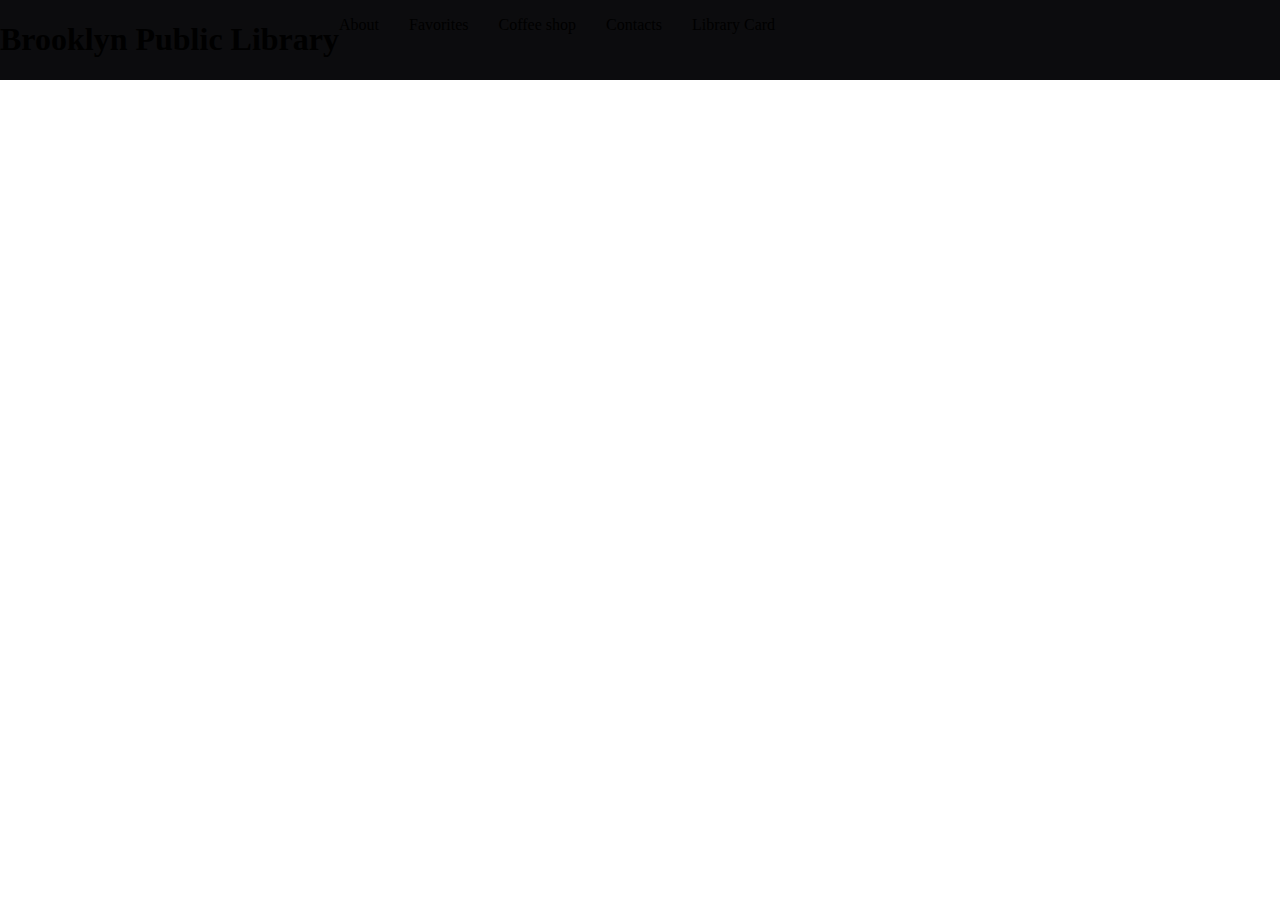
==== library/desktop.html @ bbd3c001 "feat: add header with structure without normal style" ====
<!DOCTYPE html>
<html lang="en">
<head>
    <meta charset="UTF-8">
    <meta name="viewport" content="width=device-width, initial-scale=1.0">
    <link rel="stylesheet" href="desktopStyle.css">
    <title>DesktopFromFigma</title>
</head>
<body>
    <header class="header">
        <h1>Brooklyn Public Library</h1>
        <nav class="menu">
            
                <p href="#">About</p>
                <p href="#">Favorites</p>
                <p href="#">Coffee shop</p>
                <p href="#">Contacts</p>
                <p href="#">Library Card</p>
           
        </nav>
    </header>
    <main id="main">

    </main>
    <footer id="footer">

    </footer>
</body>
</html>
---- library/desktopStyle.css ----
body{
    margin: 0 auto;
    width: 1440px;
    height: auto;
}

.header{
    background-color: #0C0C0E;
    display: flex;
}

h1 {
    font-size: forum;
}

.menu{
    display: flex;
    gap: 30px;
}
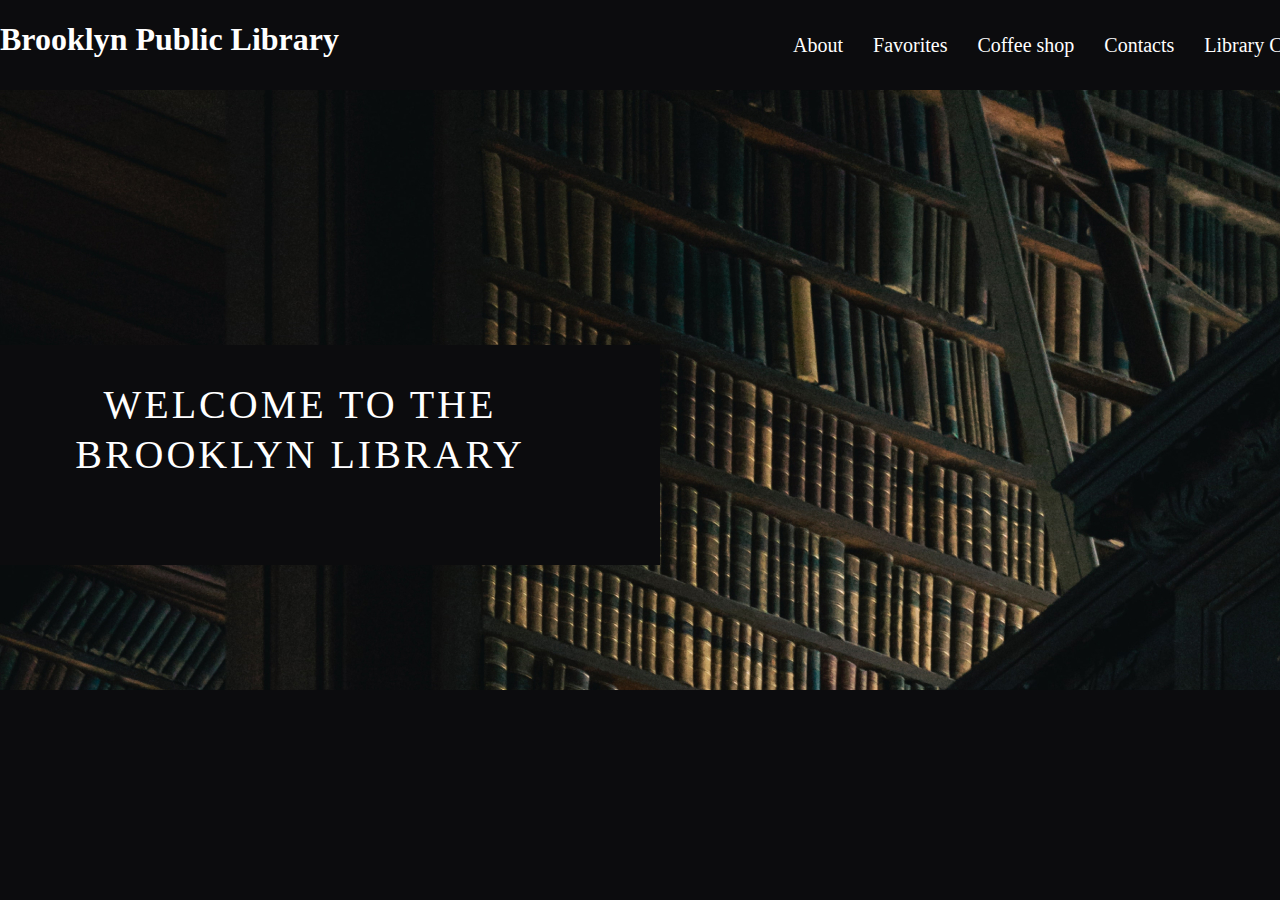
==== commit 5b77fb13: "feat: add header and first block in main" ====
--- a/library/desktop.html
+++ b/library/desktop.html
@@ -10,20 +10,29 @@
     <header class="header">
         <h1>Brooklyn Public Library</h1>
         <nav class="menu">
-            
                 <p href="#">About</p>
                 <p href="#">Favorites</p>
                 <p href="#">Coffee shop</p>
                 <p href="#">Contacts</p>
                 <p href="#">Library Card</p>
-           
         </nav>
+        <div class="icon">
+            <svg xmlns="http://www.w3.org/2000/svg" width="28" height="28" viewBox="0 0 28 28" fill="none">
+                <path fill-rule="evenodd" clip-rule="evenodd" d="M28 14C28 21.732 21.732 28 14 28C6.26801 28 0 21.732 0 14C0 6.26801 6.26801 0 14 0C21.732 0 28 6.26801 28 14ZM18.6667 7.77778C18.6667 10.3551 16.5774 12.4444 14.0001 12.4444C11.4227 12.4444 9.33339 10.3551 9.33339 7.77778C9.33339 5.20045 11.4227 3.11111 14.0001 3.11111C16.5774 3.11111 18.6667 5.20045 18.6667 7.77778ZM19.4998 16.2781C20.9584 17.7367 21.7778 19.715 21.7778 21.7778H14L6.22225 21.7778C6.22225 19.715 7.0417 17.7367 8.50031 16.2781C9.95893 14.8194 11.9372 14 14 14C16.0628 14 18.0411 14.8194 19.4998 16.2781Z" fill="white"/>
+              </svg>
+        </div>
     </header>
     <main id="main">
-
+        <div class="img1">
+            <div class="welcome-bg">
+                <div class="welcome">
+                    Welcome to the Brooklyn Library
+                </div>
+            </div>
+        </div>
     </main>
     <footer id="footer">
-
+        
     </footer>
 </body>
 </html>--- a/library/desktopStyle.css
+++ b/library/desktopStyle.css
@@ -2,18 +2,73 @@
     margin: 0 auto;
     width: 1440px;
     height: auto;
+    background-color: #0C0C0E;
 }
 
 .header{
     background-color: #0C0C0E;
     display: flex;
+    color: #FFF;
 }
 
 h1 {
     font-size: forum;
+    margin-right: 454px;
+    
 }
 
 .menu{
     display: flex;
     gap: 30px;
+    color: #FFF;
+    font-family: Inter;
+    font-size: 20px;
+    font-style: normal;
+    font-weight: 400;
+    line-height: 50px;
+    margin-right: 40px;
+}
+
+.icon{
+    width: 28px;
+    height: 28px;
+    flex-shrink: 0;
+    padding: 31px 31px;
+}
+
+.main{
+    height: auto;
+}
+
+.img1{
+    position: relative;
+    width: 1440px;
+    height: 600px;
+    background-image: url(./welcome-1440.jpg);
+}
+
+.welcome-bg{
+    position: absolute;
+    width: 660px;
+    height: 220px;
+    background-color: #0C0C0E;
+    justify-content: center;
+    align-items: center;
+    flex-shrink: 0;
+    margin-top: 255px;
+}
+.welcome{
+    position: absolute;
+    width: 520px;
+    height: 150px;
+    color: #FFF;
+    text-align: center;
+    font-family: Forum;
+    font-size: 40px;
+    font-style: normal;
+    font-weight: 400;
+    line-height: 50px; /* 125% */
+    letter-spacing: 3px;
+    text-transform: uppercase;
+    padding: 35px 40px;
 }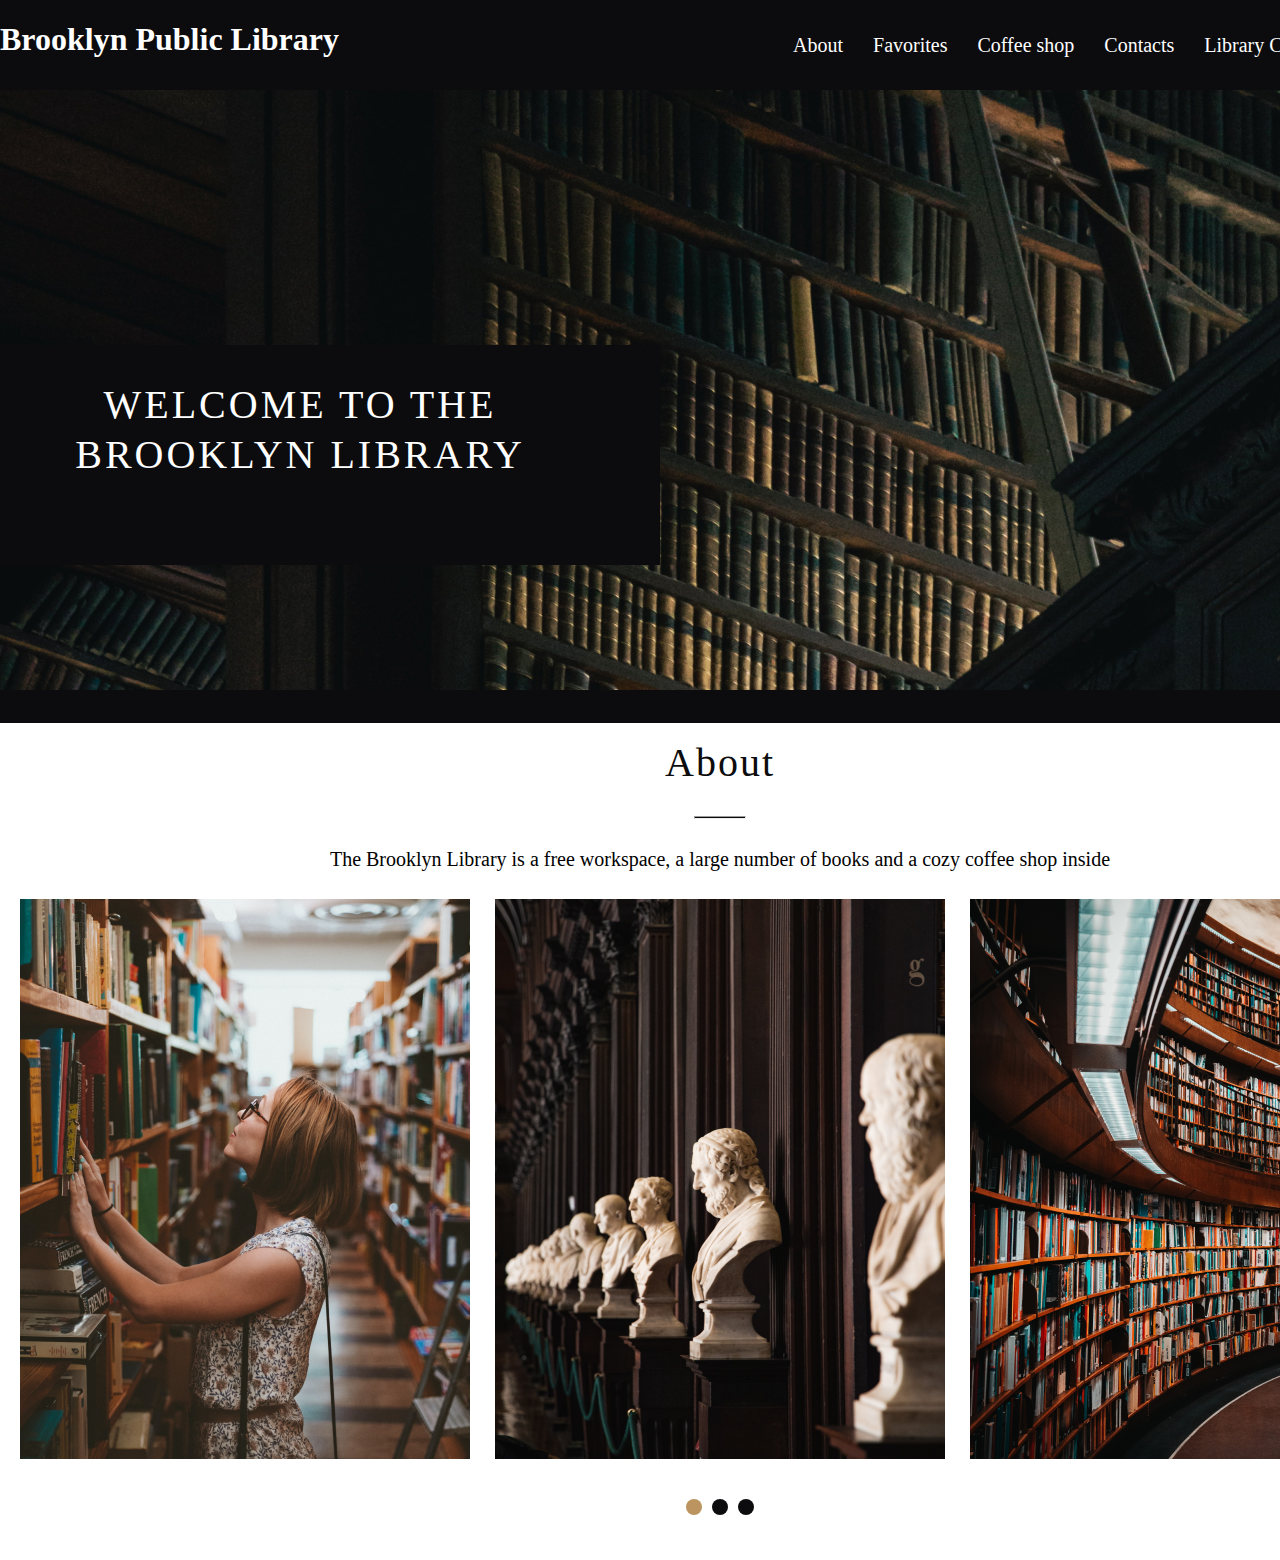
==== commit 2625a6ae: "feat: add AboutBlock" ====
--- a/library/desktop.html
+++ b/library/desktop.html
@@ -30,6 +30,30 @@
                 </div>
             </div>
         </div>
+        <div class="AboutBlock">
+            <h2>About</h2>
+            <hr class="about-line">
+            <p class="about-paragraph">The Brooklyn Library is a free workspace, a large number of books and a cozy coffee shop inside </p>
+            <div class="image-row">
+                <img src="./image 1.png" alt="">
+                <img src="./image 2.png" alt="">
+                <img src="./image 3.png" alt="">
+                <img src="" alt="">
+                <img src="" alt="">
+            </div>
+            <div class="svg-buttons">
+                <svg xmlns="http://www.w3.org/2000/svg" width="68" height="16" viewBox="0 0 68 16" fill="none">
+                    <rect width="16" height="16" rx="8" fill="#BB945F"/>
+                    <rect x="26" width="16" height="16" rx="8" fill="#0C0C0E"/>
+                    <rect x="52" width="16" height="16" rx="8" fill="#0C0C0E"/>
+                </svg>
+            </div>
+        </div>
+        <div class="FavouritesBlock">
+            <div>
+                
+            </div>
+        </div>
     </main>
     <footer id="footer">
         
--- a/library/desktopStyle.css
+++ b/library/desktopStyle.css
@@ -71,4 +71,58 @@
     letter-spacing: 3px;
     text-transform: uppercase;
     padding: 35px 40px;
+}
+
+.AboutBlock{
+    height: 837px;
+    background-color: #FFF;
+}
+
+h2{
+    padding-top: 20px;
+    color: #0C0C0E;
+    font-family: Forum;
+    font-size: 40px;
+    font-style: normal;
+    font-weight: 400;
+    line-height: 40px; /* 100% */
+    letter-spacing: 2px;
+    text-transform: capitalize;
+    text-align: center;
+}
+
+.about-line{
+    width: 50px;
+    height: 1px;
+    flex-shrink: 0;
+    background: #0C0C0E;
+    
+}
+
+.about-paragraph{
+    color: #000;
+    text-align: center;
+    font-family: Inter;
+    font-size: 20px;
+    font-style: normal;
+    font-weight: 400;
+    line-height: 40px;
+}
+
+.image-row{
+    display: flex;
+    width: 1400px;
+    height: 560px;
+    flex-shrink: 0;
+    margin-left: 20px;
+    gap:25px;
+    margin-bottom: 40px;
+}
+
+.svg-buttons{
+    cursor: pointer;
+    width: 68px;
+    height: 16px;
+    flex-shrink: 0;
+    margin-left: 686px;
 }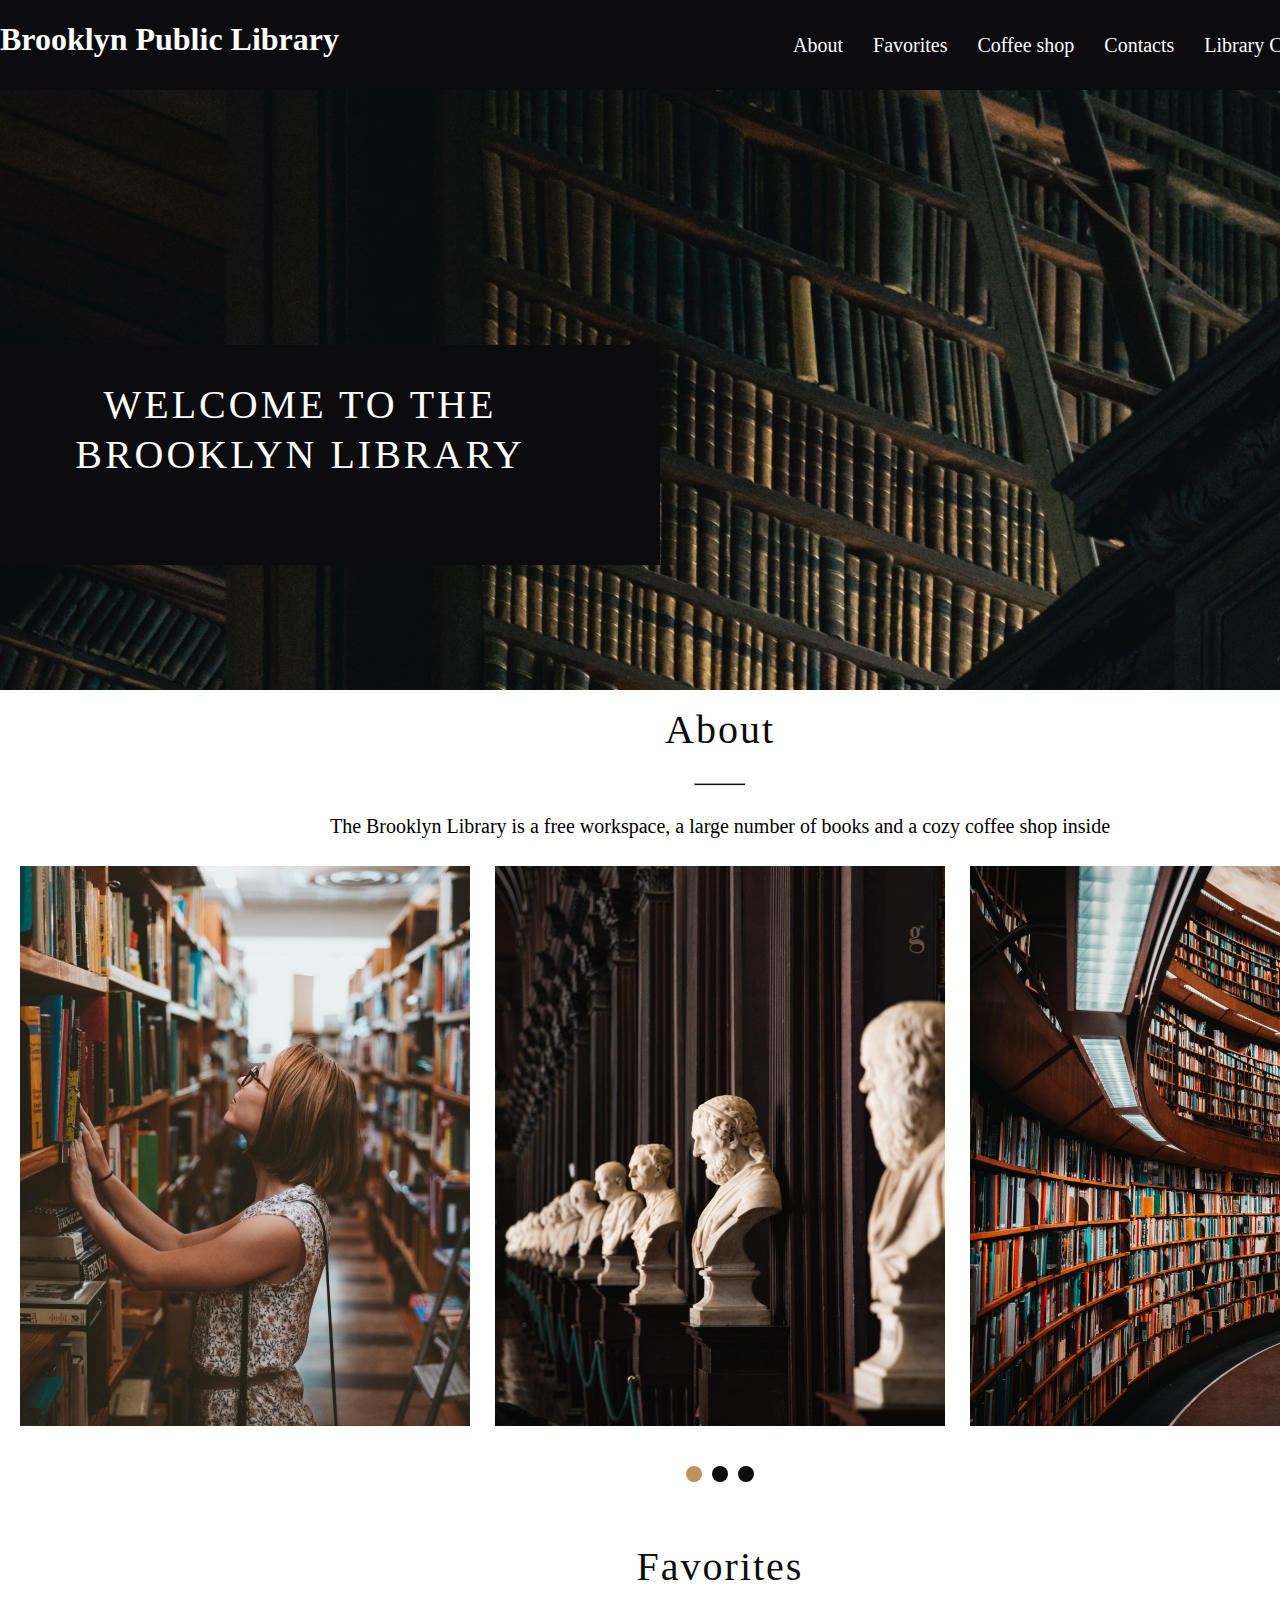
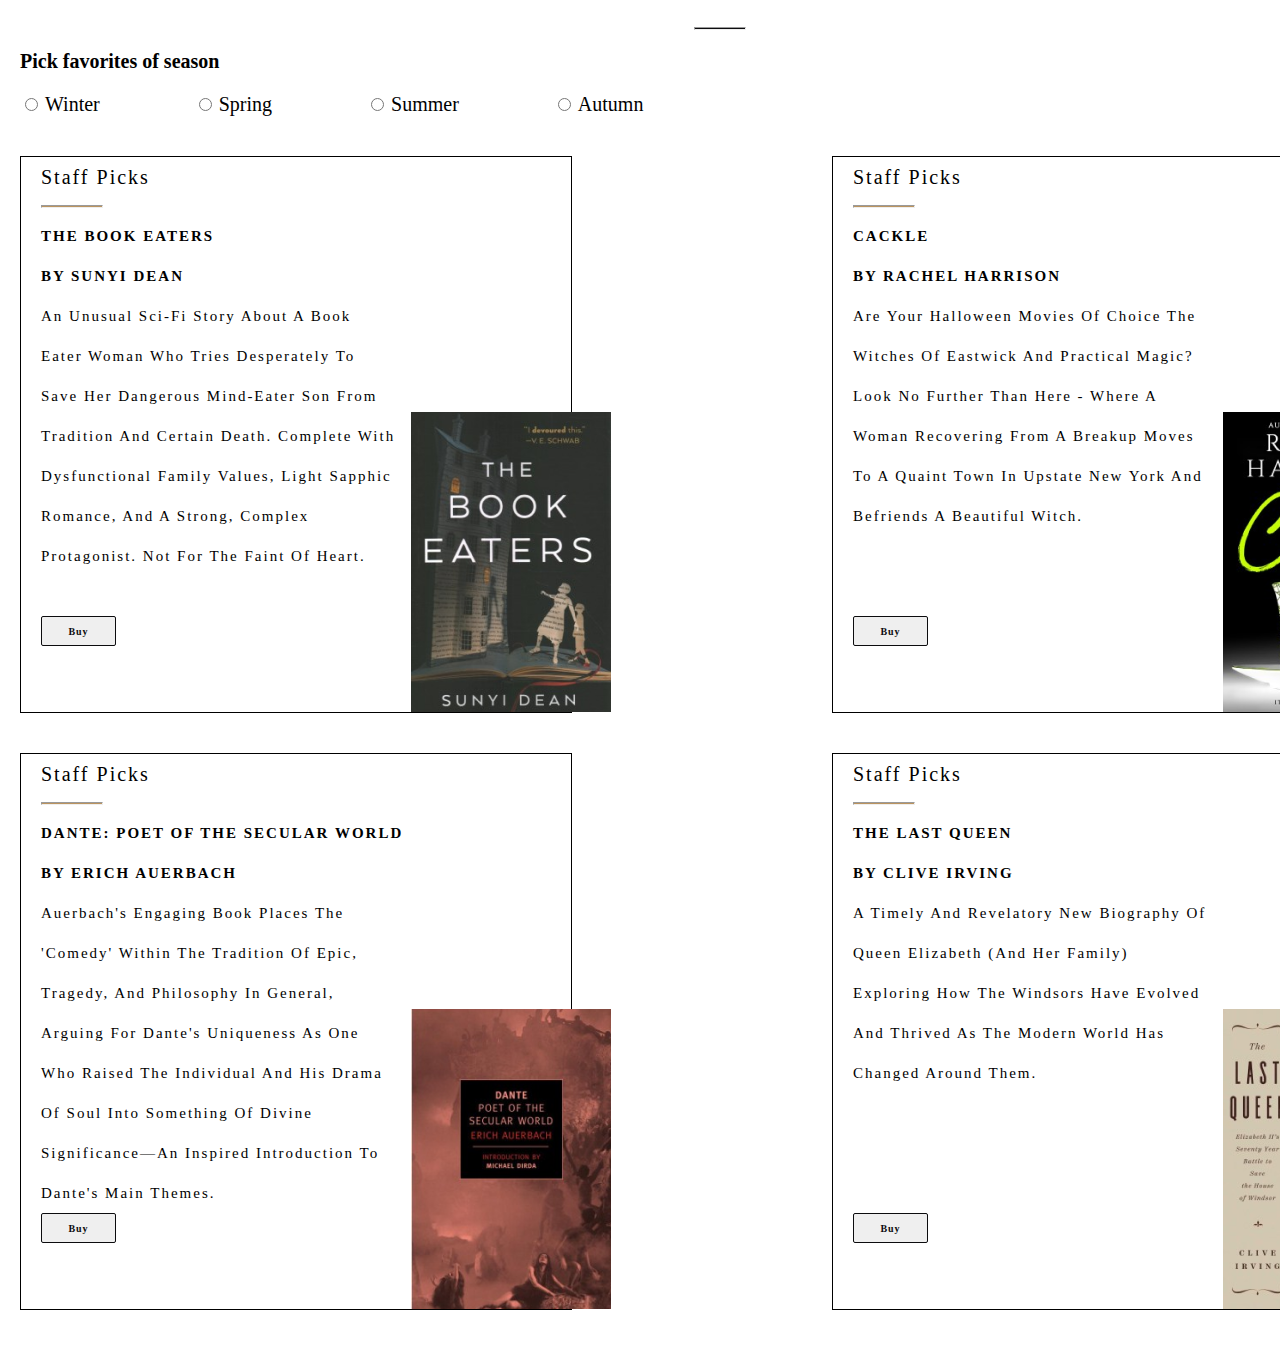
==== commit 4c659646: "feat:add block Favorites and add images" ====
--- a/library/desktop.html
+++ b/library/desktop.html
@@ -32,7 +32,7 @@
         </div>
         <div class="AboutBlock">
             <h2>About</h2>
-            <hr class="about-line">
+            <hr class="line">
             <p class="about-paragraph">The Brooklyn Library is a free workspace, a large number of books and a cozy coffee shop inside </p>
             <div class="image-row">
                 <img src="./image 1.png" alt="">
@@ -50,8 +50,75 @@
             </div>
         </div>
         <div class="FavouritesBlock">
-            <div>
-                
+                <h3>Favorites</h3>
+                <hr class="line">
+                <p class="paragraph-season">Pick favorites of season</p>
+                <div class="radio-buttons">
+                    <input type="radio" name="favorites" value="Winter">
+                    <label>Winter</label>
+                    <input type="radio" name="favorites" value="Spring">
+                    <label>Spring</label>
+                    <input type="radio" name="favorites" value="Summer">
+                    <label>Summer</label>
+                    <input type="radio" name="favorites" value="Autumn">
+                    <label>Autumn</label>
+                </div>
+            <div class="first-row-bg-descriptions">
+                <div class="first-bg-descrption">
+                    <div class="staff">Staff Picks</div>
+                    <hr class="line-description">
+                    <div class="book-name">
+                        The Book Eaters <br>
+                        By Sunyi Dean</div>
+                    <section id="description">
+                        An unusual sci-fi story about a book eater woman who tries desperately to save her dangerous mind-eater son from tradition and certain death. Complete with dysfunctional family values, light Sapphic romance, and a strong, complex protagonist. Not for the faint of heart.       
+                    </section>
+                    <button>Buy</button>
+                    <div class="book">
+                        <img src="./book.png" alt="" >
+                    </div>
+                </div>
+                <div class="second-bg-descrption">
+                    <div class="staff">Staff Picks</div>
+                    <hr class="line-description">
+                    <div class="book-name">Cackle<br>
+                        By Rachel Harrison</div>
+                    <section id="description">
+                        Are your Halloween movies of choice The Witches of Eastwick and Practical Magic? Look no further than here - where a woman recovering from a breakup moves to a quaint town in upstate New York and befriends a beautiful witch.
+                    </section>
+                    <button>Buy</button>
+                    <div class="book">
+                        <img src="./book (1).png" alt="">
+                    </div>
+                </div>
+            </div>
+            <div class="second-row-bg-descriptions">
+                <div class="third-bg-descrption">
+                    <div class="staff">Staff Picks</div>
+                    <hr class="line-description">
+                    <div class="book-name">Dante: Poet of the Secular World<br>
+                         By Erich Auerbach</div>
+                    <section id="description">
+                        Auerbach's engaging book places the 'Comedy' within the tradition of epic, tragedy, and philosophy in general, arguing for Dante's uniqueness as one who raised the individual and his drama of soul into something of divine significance—an inspired introduction to Dante's main themes.
+                    </section>
+                    <button>Buy</button>
+                    <div class="book">
+                        <img src="./book (2).png" alt="">
+                    </div>
+                </div>
+                <div class="fourth-bg-descrption">
+                    <div class="staff">Staff Picks</div>
+                    <hr class="line-description">
+                    <div class="book-name">The Last Queen<br>
+                         By Clive Irving</div>
+                    <section id="description">
+                        A timely and revelatory new biography of Queen Elizabeth (and her family) exploring how the Windsors have evolved and thrived as the modern world has changed around them.
+                    </section>
+                    <button>Buy</button>
+                    <div class="book">
+                        <img src="./book (3).png" alt="">
+                    </div>
+                </div>
             </div>
         </div>
     </main>
--- a/library/desktopStyle.css
+++ b/library/desktopStyle.css
@@ -89,9 +89,10 @@
     letter-spacing: 2px;
     text-transform: capitalize;
     text-align: center;
-}
-
-.about-line{
+    margin-top: 0px;
+}
+
+.line{
     width: 50px;
     height: 1px;
     flex-shrink: 0;
@@ -125,4 +126,166 @@
     height: 16px;
     flex-shrink: 0;
     margin-left: 686px;
+}
+
+.FavouritesBlock{
+    height: 1439px;
+    background: #FFF;
+}
+
+h3{
+    padding-top: 20px;
+    color: #0C0C0E;
+    font-family: Forum;
+    font-size: 40px;
+    font-style: normal;
+    font-weight: 400;
+    line-height: 40px; /* 100% */
+    letter-spacing: 2px;
+    text-transform: capitalize;
+    text-align: center;
+    margin-top: 0px;
+}
+
+.paragraph-season{
+    color: #000;
+    font-family: Inter;
+    font-size: 20px;
+    font-style: normal;
+    font-weight: 700;
+    line-height: normal;
+    margin-left: 20px;
+}
+
+.radio-buttons{
+    margin-left: 20px;
+}
+
+label{
+    margin-right: 90px;
+    color: #000;
+    font-family: Inter;
+    font-size: 20px;
+    font-style: normal;
+    font-weight: 400;
+    line-height: normal;
+}
+
+.first-row-bg-descriptions{
+    display: flex;
+    margin-top: 40px;
+    margin-left: 20px;
+}
+
+.first-bg-descrption{
+    width: 550px;
+    height: 555px;
+    border: 1px solid #000;
+    display: flex;
+    flex-direction: column;
+    position: relative;
+    margin-right: 260px;
+}
+
+.staff{
+    color: #000;
+    font-family: Forum;
+    font-size: 20px;
+    font-style: normal;
+    font-weight: 400;
+    line-height: 40px; /* 200% */
+    letter-spacing: 2px;
+    text-transform: capitalize;
+    margin-left: 20px;
+}
+
+.line-description{
+    width: 60px;
+    height: 1px;
+    background: #BB945F;
+    margin-left: 20px;
+}
+
+.book-name{
+    color: #000;
+    font-family: Inter;
+    font-size: 15px;
+    font-style: normal;
+    font-weight: 700;
+    line-height: 40px; /* 266.667% */
+    letter-spacing: 2px;
+    text-transform: uppercase;
+    margin-left: 20px;
+}
+
+#description{
+    width: 355px;
+    height: 320px;
+    color: #000;
+    font-family: Inter;
+    font-size: 15px;
+    font-style: normal;
+    font-weight: 400;
+    line-height: 40px; /* 266.667% */
+    letter-spacing: 2px;
+    text-transform: capitalize;
+    margin-left: 20px;
+}
+button{
+    width: 75px;
+    height: 30px;
+    flex-shrink: 0;
+    border-radius: 2px;
+    border: 1px solid #0C0C0E;
+    color: #0C0C0E;
+    text-align: center;
+    font-family: Inter;
+    font-size: 10px;
+    font-style: normal;
+    font-weight: 700;
+    line-height: normal;
+    letter-spacing: 1px;
+    margin-left: 20px;
+}
+.book{
+    position: absolute;
+    width: 200px;
+    height: 300px;
+    flex-shrink: 0;
+    top: 255px;
+    left: 390px;
+}
+
+.second-bg-descrption{
+    width: 550px;
+    height: 555px;
+    border: 1px solid #000;
+    display: flex;
+    flex-direction: column;
+    position: relative;
+}
+
+.second-row-bg-descriptions{
+    display: flex;
+    margin-top: 40px;
+    margin-left: 20px;
+}
+
+.third-bg-descrption{
+    width: 550px;
+    height: 555px;
+    border: 1px solid #000;
+    display: flex;
+    flex-direction: column;
+    position: relative;
+    margin-right: 260px;
+}
+
+.fourth-bg-descrption{
+    width: 550px;
+    height: 555px;
+    border: 1px solid #000;
+    display: flex;
+    flex-direction: column;
+    position: relative;
 }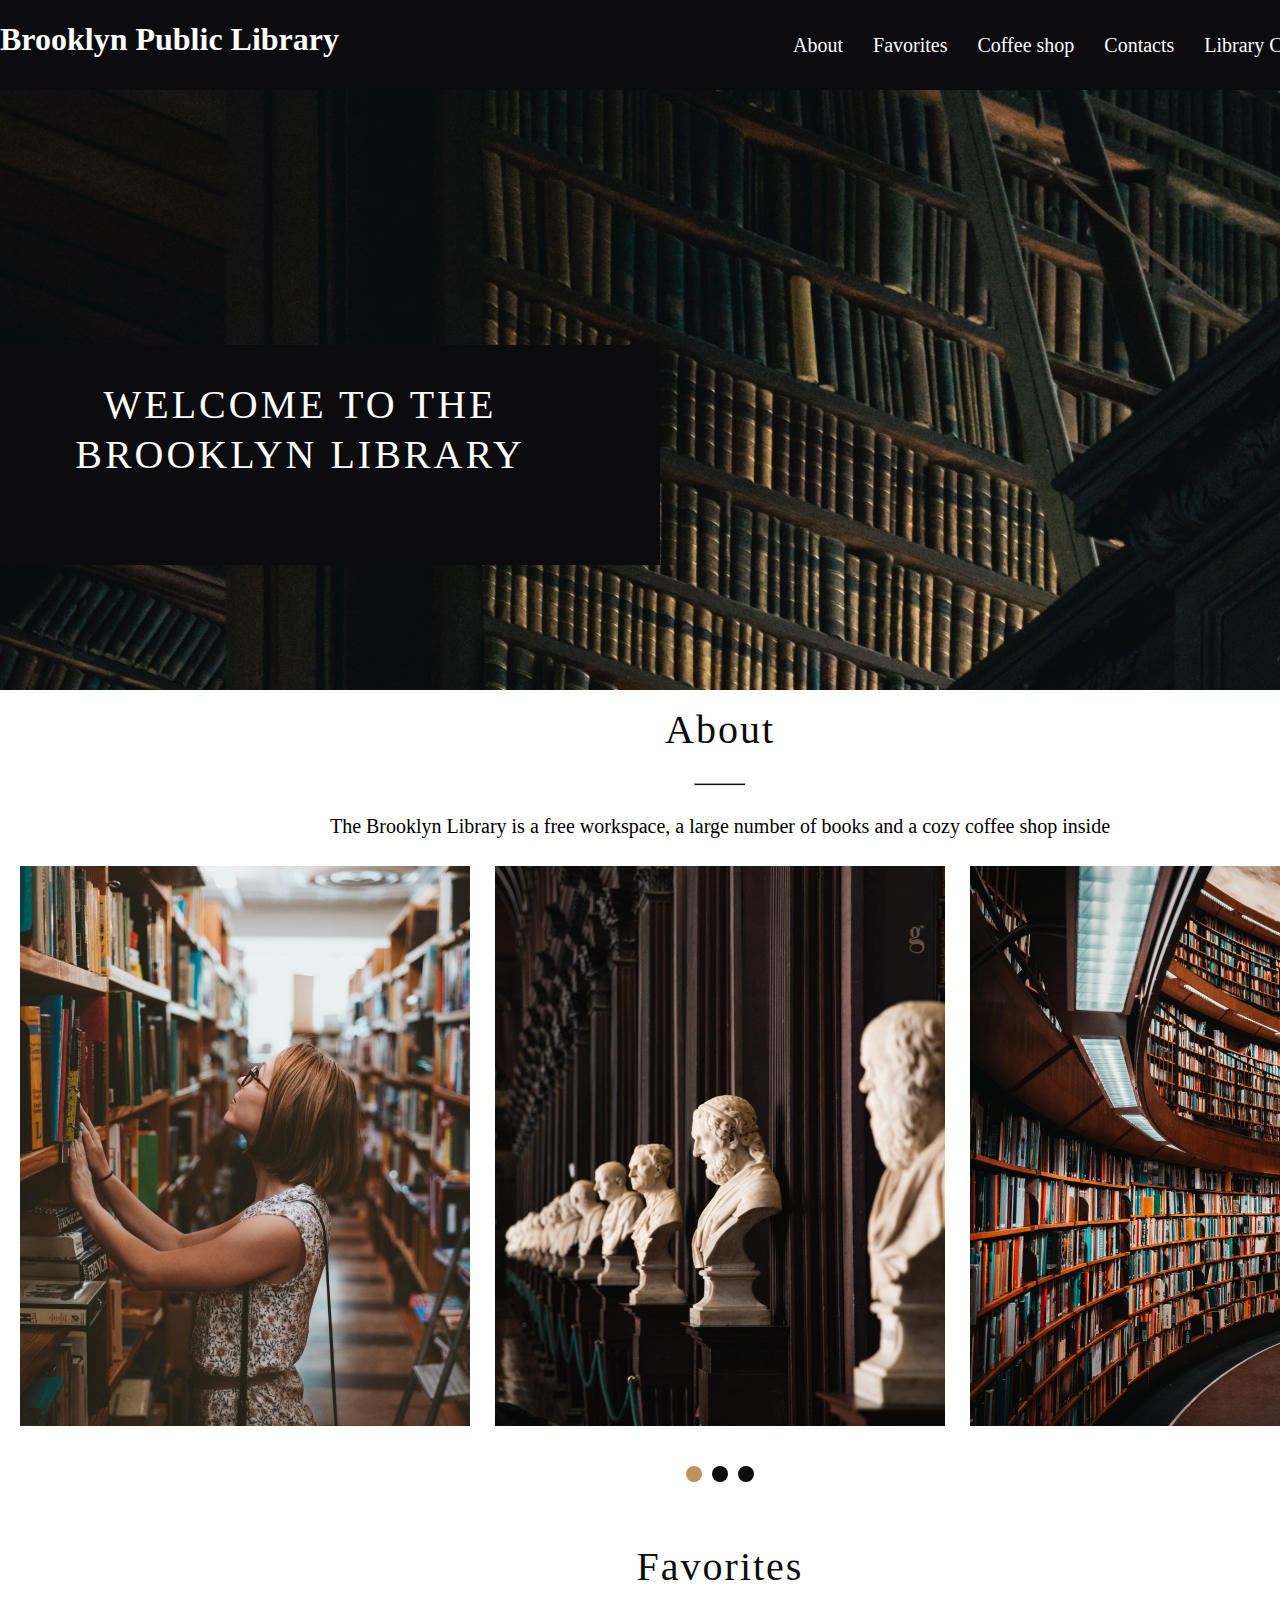
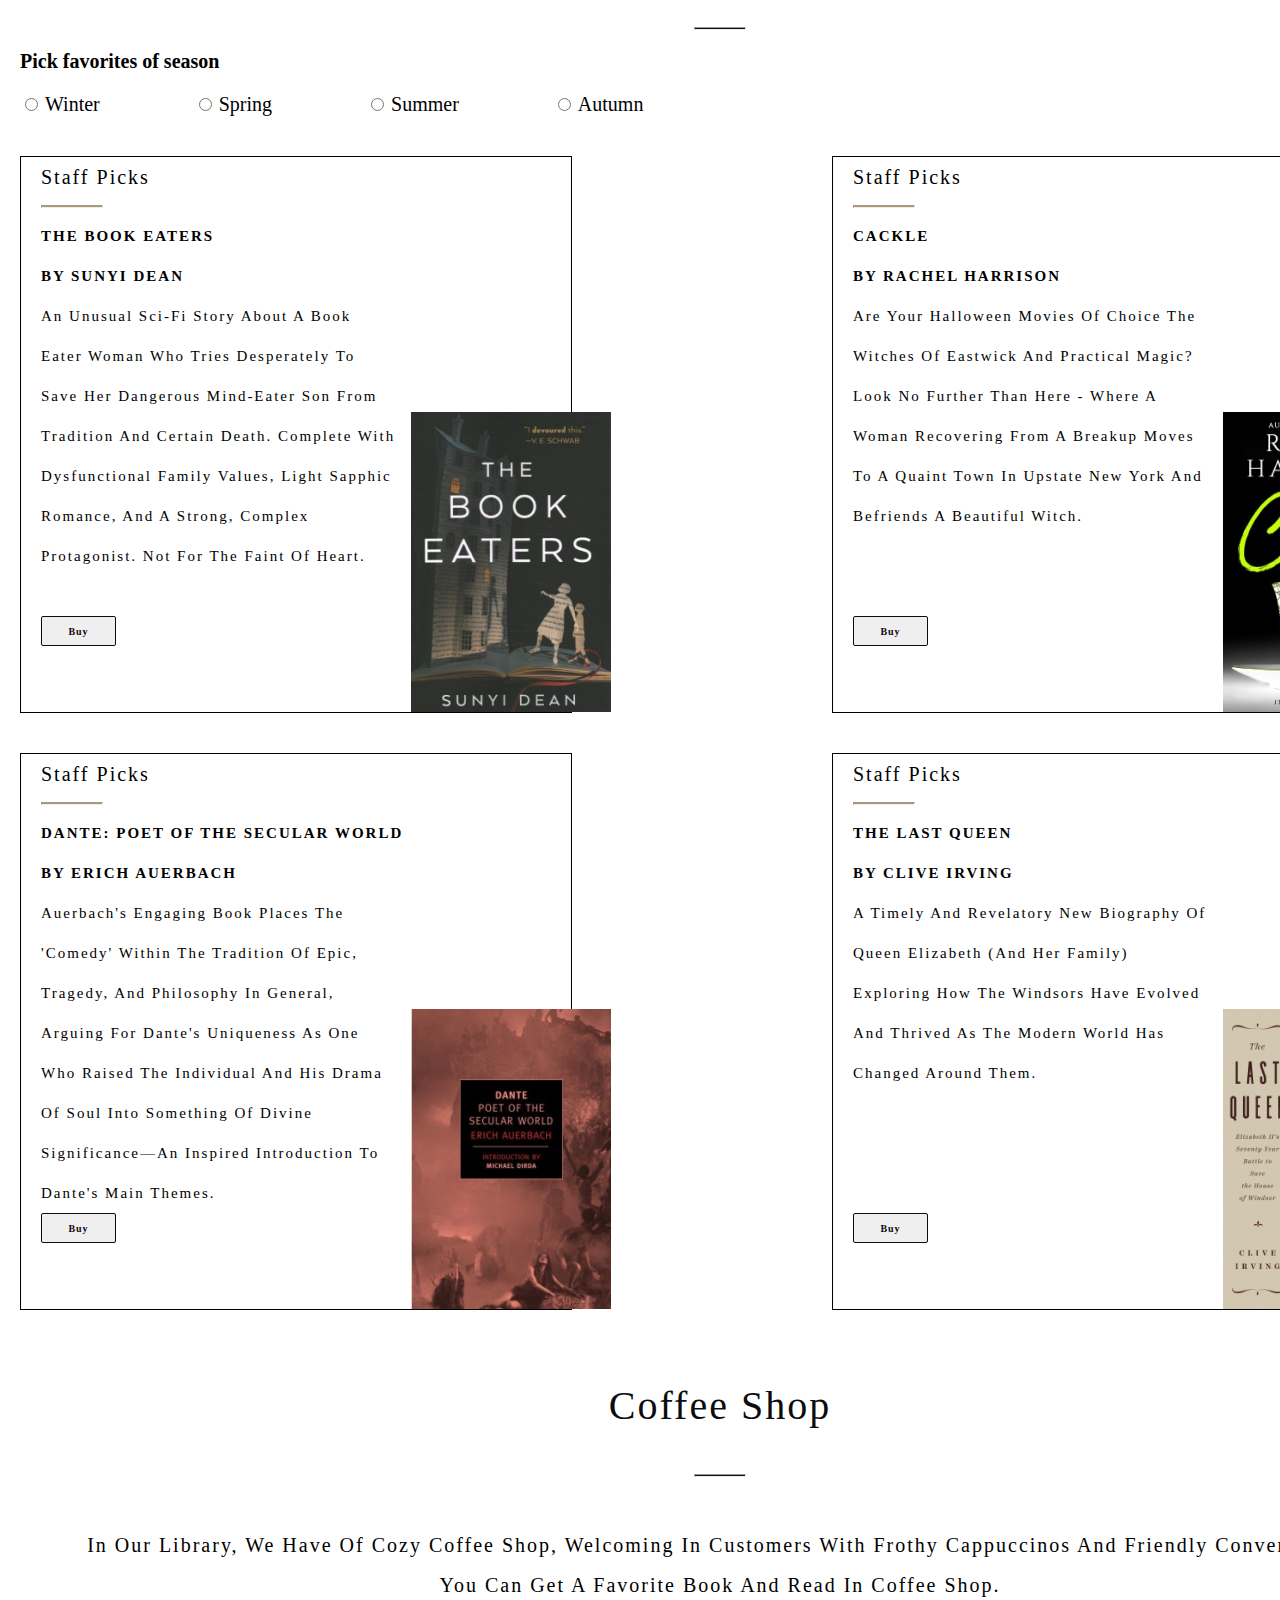
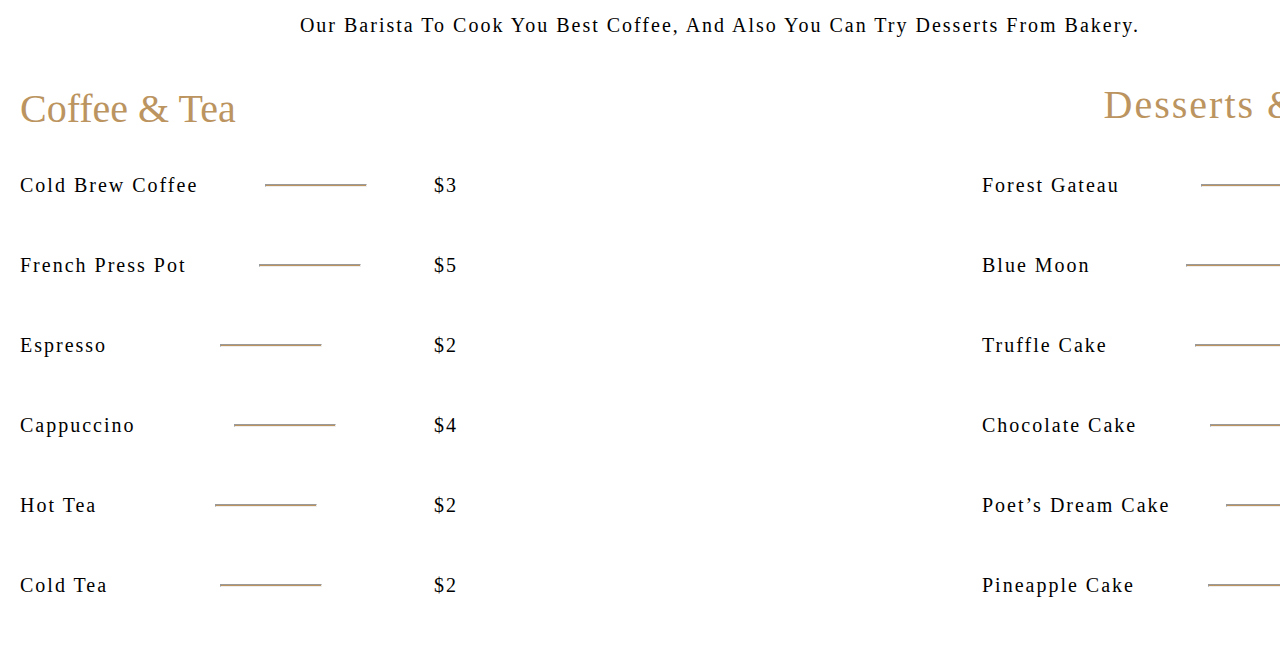
==== commit 08fbd19f: "feat:add block with Coffee Shop" ====
--- a/library/desktop.html
+++ b/library/desktop.html
@@ -121,6 +121,83 @@
                 </div>
             </div>
         </div>
+        <div class="CoffeeShopBlock">
+            <div class="Coffee-header">Coffee Shop</div>
+            <hr class="Coffee-line">
+            <label class="Coffee">
+                In our library, we have of cozy coffee shop, welcoming in customers with frothy cappuccinos and friendly conversation.<br> 
+                you can get a favorite book and read in coffee shop.<br>
+                Our barista to cook you best coffee, and also you can try desserts from bakery.
+            </label>
+            <div class="menu-food">
+                <div class="coffee-and-tea-menu">
+                    <div class="coffee-paragraph">Coffee & Tea</div>
+                    <div class="menu-item">
+                        <p class="menu-paragraph">Cold Brew Coffee</p>
+                        <hr class="line-menu">
+                        <p class="menu-money">$3</p>
+                    </div>
+                    <div class="menu-item">
+                        <p class="menu-paragraph">French Press Pot</p>
+                        <hr class="line-menu">
+                        <p class="menu-money">$5</p>
+                    </div>
+                    <div class="menu-item">
+                        <p class="menu-paragraph">Espresso</p>
+                        <hr class="line-menu">
+                        <p class="menu-money">$2</p>
+                    </div>
+                    <div class="menu-item">
+                        <p class="menu-paragraph">Cappuccino</p>
+                        <hr class="line-menu">
+                        <p class="menu-money">$4</p>
+                    </div>
+                    <div class="menu-item">
+                        <p class="menu-paragraph">Hot tea</p>
+                        <hr class="line-menu">
+                        <p class="menu-money">$2</p>
+                    </div>
+                    <div class="menu-item">
+                        <p class="menu-paragraph">Cold tea</p>
+                        <hr class="line-menu">
+                        <p class="menu-money">$2</p>
+                    </div>
+                </div>
+                <div class="deserts">
+                    <div class="desert-paragraph">Desserts & Cakes</div>
+                    <div class="menu-item">
+                        <p class="menu-paragraph">Forest Gateau</p>
+                        <hr class="line-menu">
+                        <p class="menu-money">$16</p>
+                    </div>
+                    <div class="menu-item">
+                        <p class="menu-paragraph">Blue Moon</p>
+                        <hr class="line-menu">
+                        <p class="menu-money">$16</p>
+                    </div>
+                    <div class="menu-item">
+                        <p class="menu-paragraph">Truffle Cake</p>
+                        <hr class="line-menu">
+                        <p class="menu-money">$15</p>
+                    </div>
+                    <div class="menu-item">
+                        <p class="menu-paragraph">Chocolate Cake</p>
+                        <hr class="line-menu">
+                        <p class="menu-money">$18</p>
+                    </div>
+                    <div class="menu-item">
+                        <p class="menu-paragraph">Poet’s Dream Cake</p>
+                        <hr class="line-menu">
+                        <p class="menu-money">$16</p>
+                    </div>
+                    <div class="menu-item">
+                        <p class="menu-paragraph">Pineapple Cake</p>
+                        <hr class="line-menu">
+                        <p class="menu-money">$14</p>
+                    </div>
+                </div>
+            </div>
+        </div>
     </main>
     <footer id="footer">
         
--- a/library/desktopStyle.css
+++ b/library/desktopStyle.css
@@ -288,4 +288,133 @@
     display: flex;
     flex-direction: column;
     position: relative;
+}
+
+.CoffeeShopBlock{
+    display: flex;
+    width: 1440px;
+    flex-direction: column;
+    align-items: center;
+    gap: 40px;
+    background: #FFF;
+    height: 841px;
+    padding-top: 20px;
+    padding-bottom: 40px;
+}
+
+.Coffee-header{
+    color: #0C0C0E;
+    font-family: Forum;
+    font-size: 40px;
+    font-style: normal;
+    font-weight: 400;
+    line-height: 40px; /* 100% */
+    letter-spacing: 2px;
+    text-transform: capitalize;
+}
+
+.Coffee-line{
+    width: 50px;
+    height: 1px;
+    flex-shrink: 0;
+    background: #0C0C0E;
+}
+
+.Coffee{
+    color: #000;
+    text-align: center;
+    font-family: Inter;
+    font-size: 20px;
+    font-style: normal;
+    font-weight: 400;
+    line-height: 40px; /* 200% */
+    letter-spacing: 2px;
+    text-transform: capitalize;
+    width: 1400px;
+    margin-right: 0px;
+}
+
+.menu-food{
+    width: 1400px;
+    height: 520px;
+    display: flex;
+    justify-content: space-between;
+}
+
+.coffee-and-tea-menu{
+    display: inline-flex;
+    flex-direction: column;
+    justify-content: center;
+    align-items: flex-start;
+    gap: 40px;
+    width: 438px;
+    height: 520px;
+}
+
+.coffee-paragraph{
+    color: #BB945F;
+    font-family: Forum;
+    font-size: 40px;
+    width: 235px;
+    height: 40px;
+}
+
+.menu-item{
+    display: flex;
+    justify-content: center;
+    align-items: center;
+    gap: 40px;
+    color: #000;
+    width: 438px;
+    height: 40px;
+}
+
+.line-menu{
+    width: 100px;
+    height: 1px;
+    background: #BB945F;
+}
+
+.deserts{
+    display: inline-flex;
+    flex-direction: column;
+    justify-content: center;
+    align-items: flex-end;
+    gap: 40px;
+    width: 438px;
+    height: 520px;
+    
+}
+
+.menu-paragraph{
+    color: #000;
+    font-family: Inter;
+    font-size: 20px;
+    font-style: normal;
+    font-weight: 400;
+    line-height: 40px; /* 200% */
+    letter-spacing: 2px;
+    text-transform: capitalize;
+}
+
+.menu-money{
+    color: #000;
+    font-family: Inter;
+    font-size: 20px;
+    font-style: normal;
+    font-weight: 400;
+    line-height: 40px; /* 200% */
+    letter-spacing: 2px;
+    text-transform: capitalize;
+}
+
+.desert-paragraph{
+    color: #BB945F;
+    font-family: Forum;
+    font-size: 40px;
+    font-style: normal;
+    font-weight: 400;
+    line-height: 40px; /* 100% */
+    letter-spacing: 2px;
+    text-transform: capitalize;
 }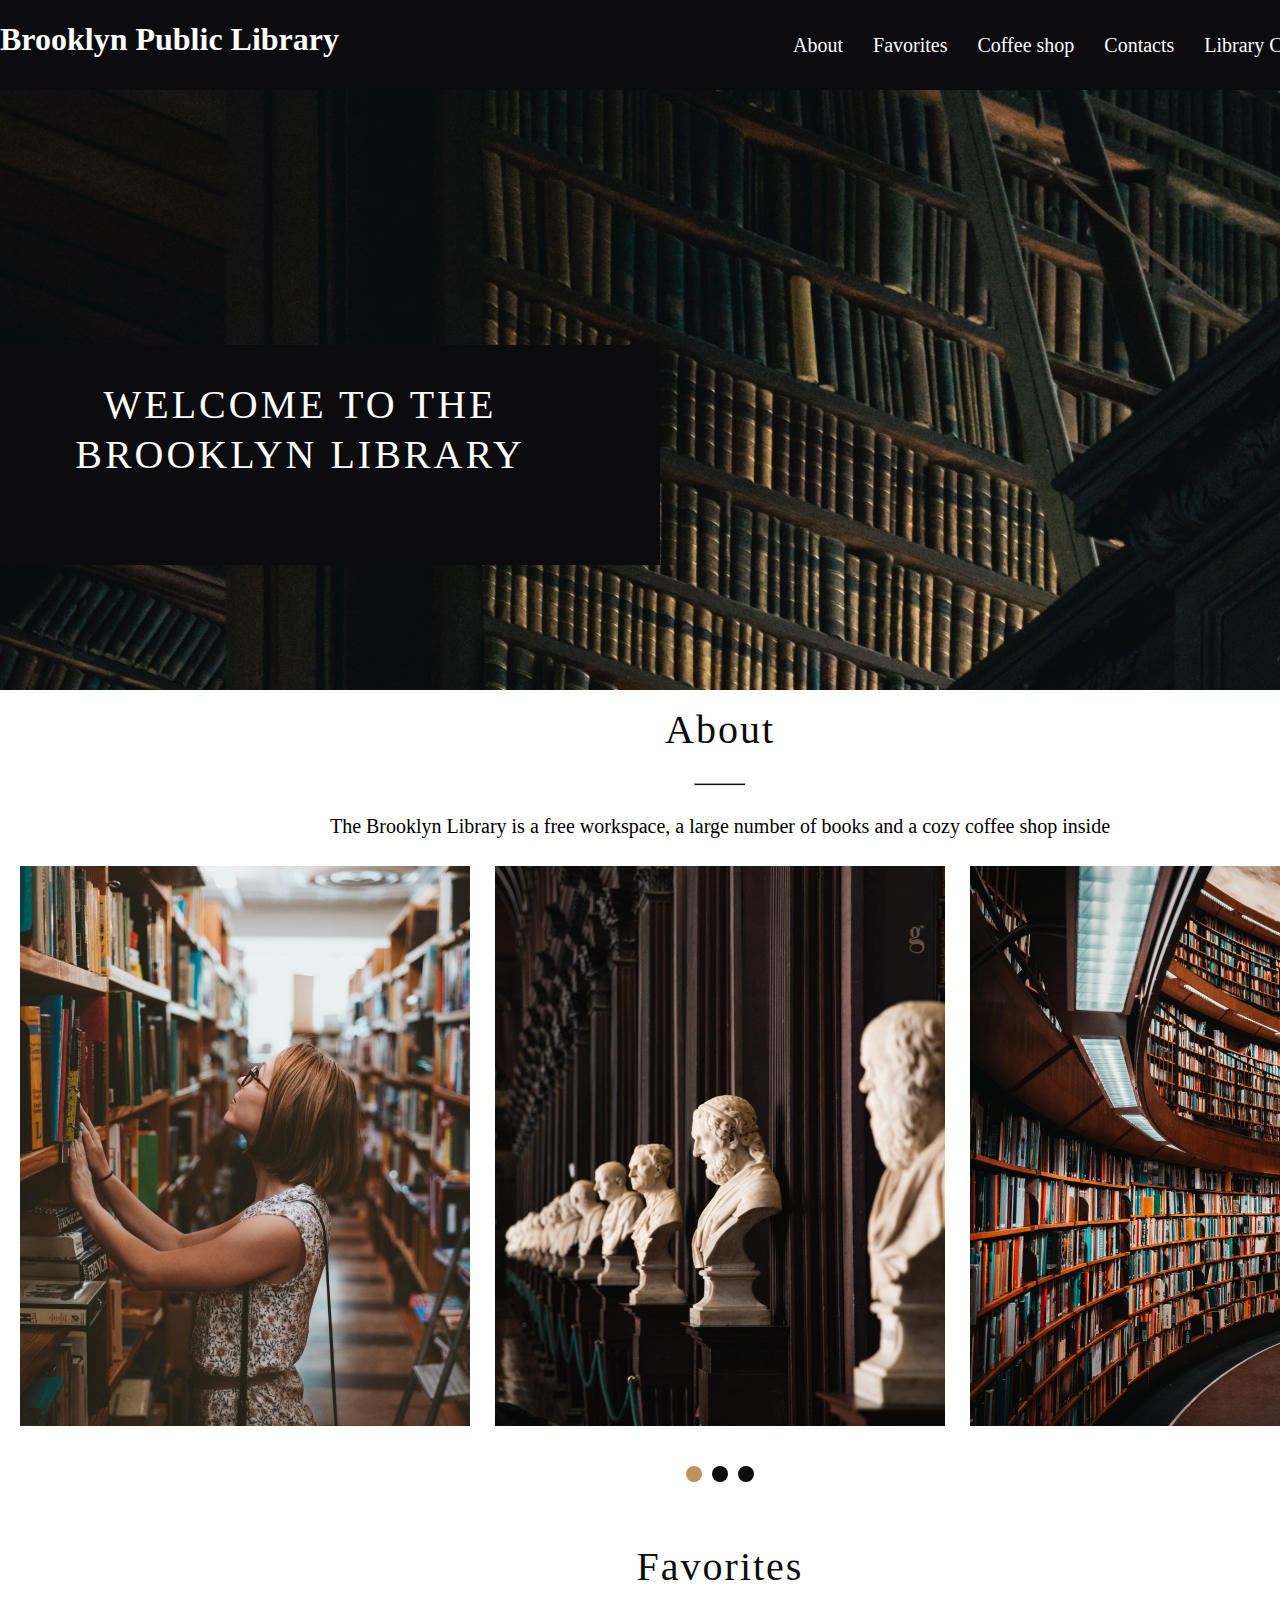
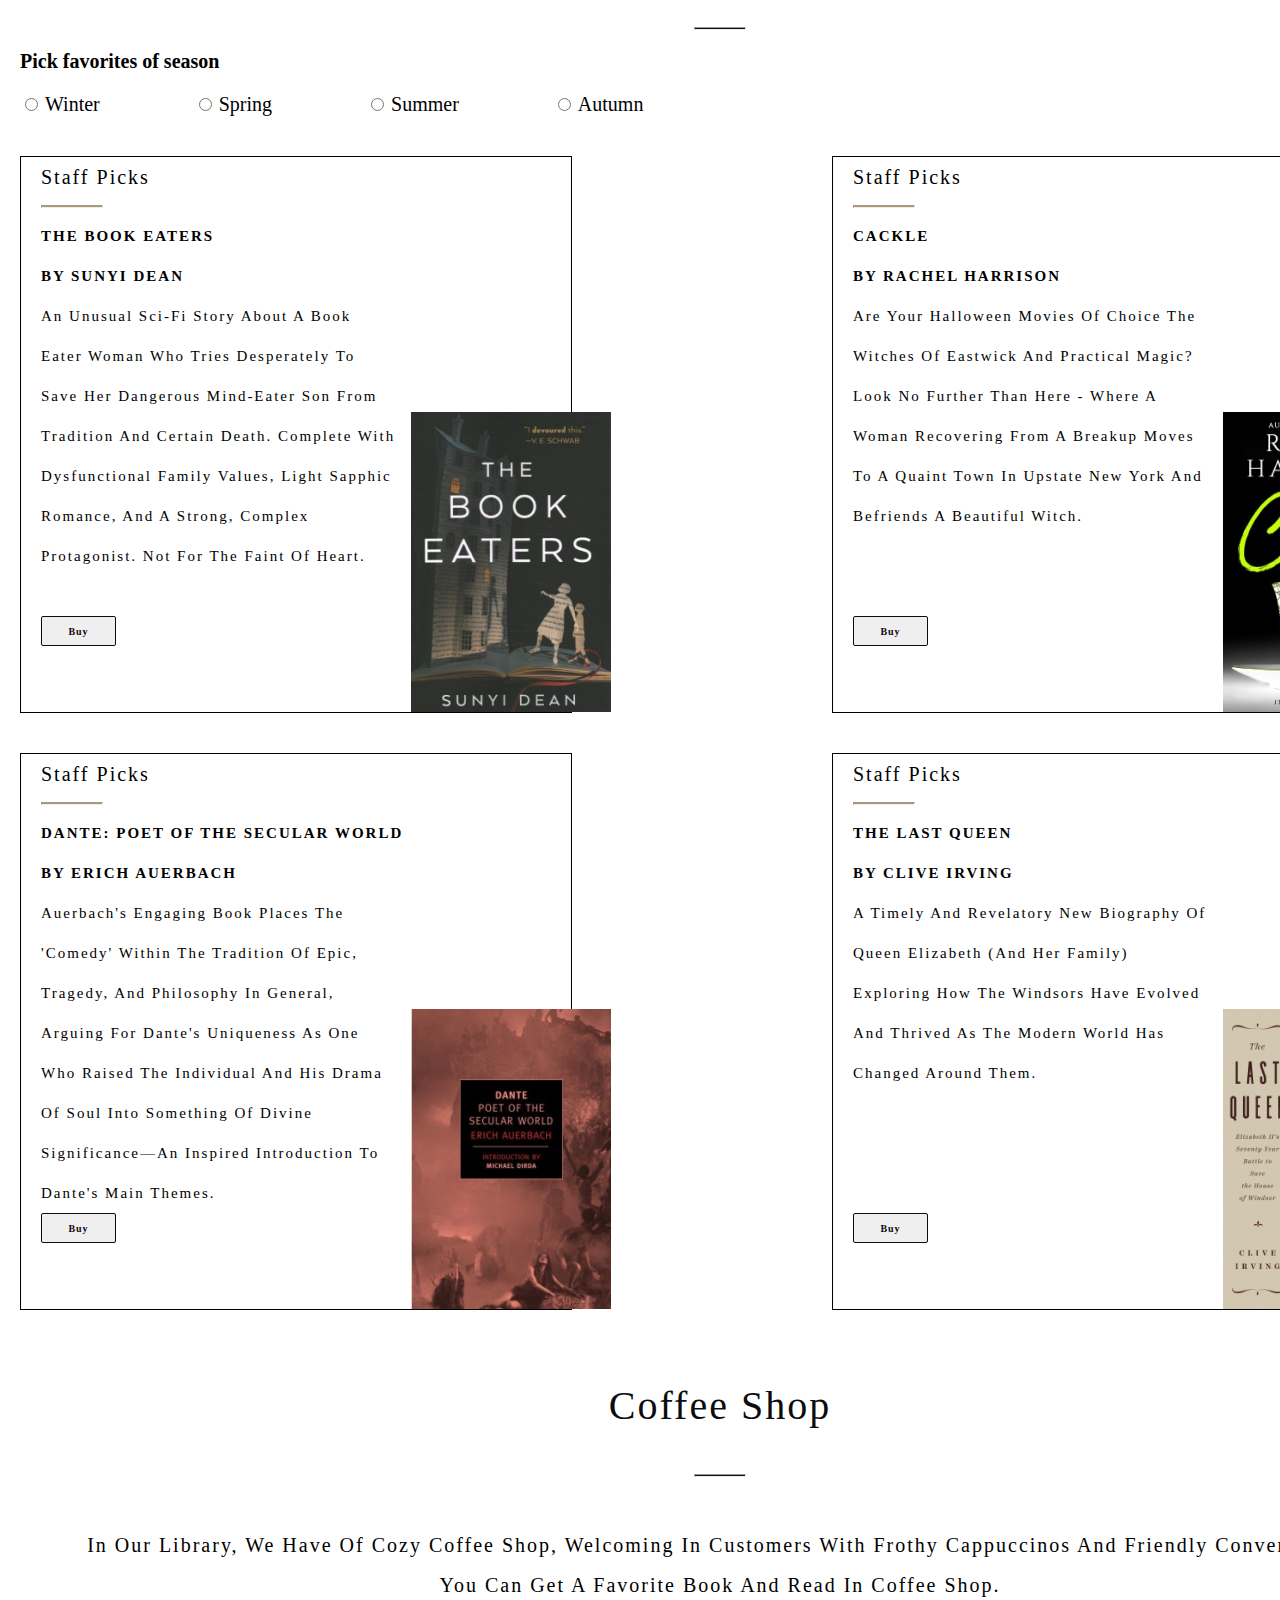
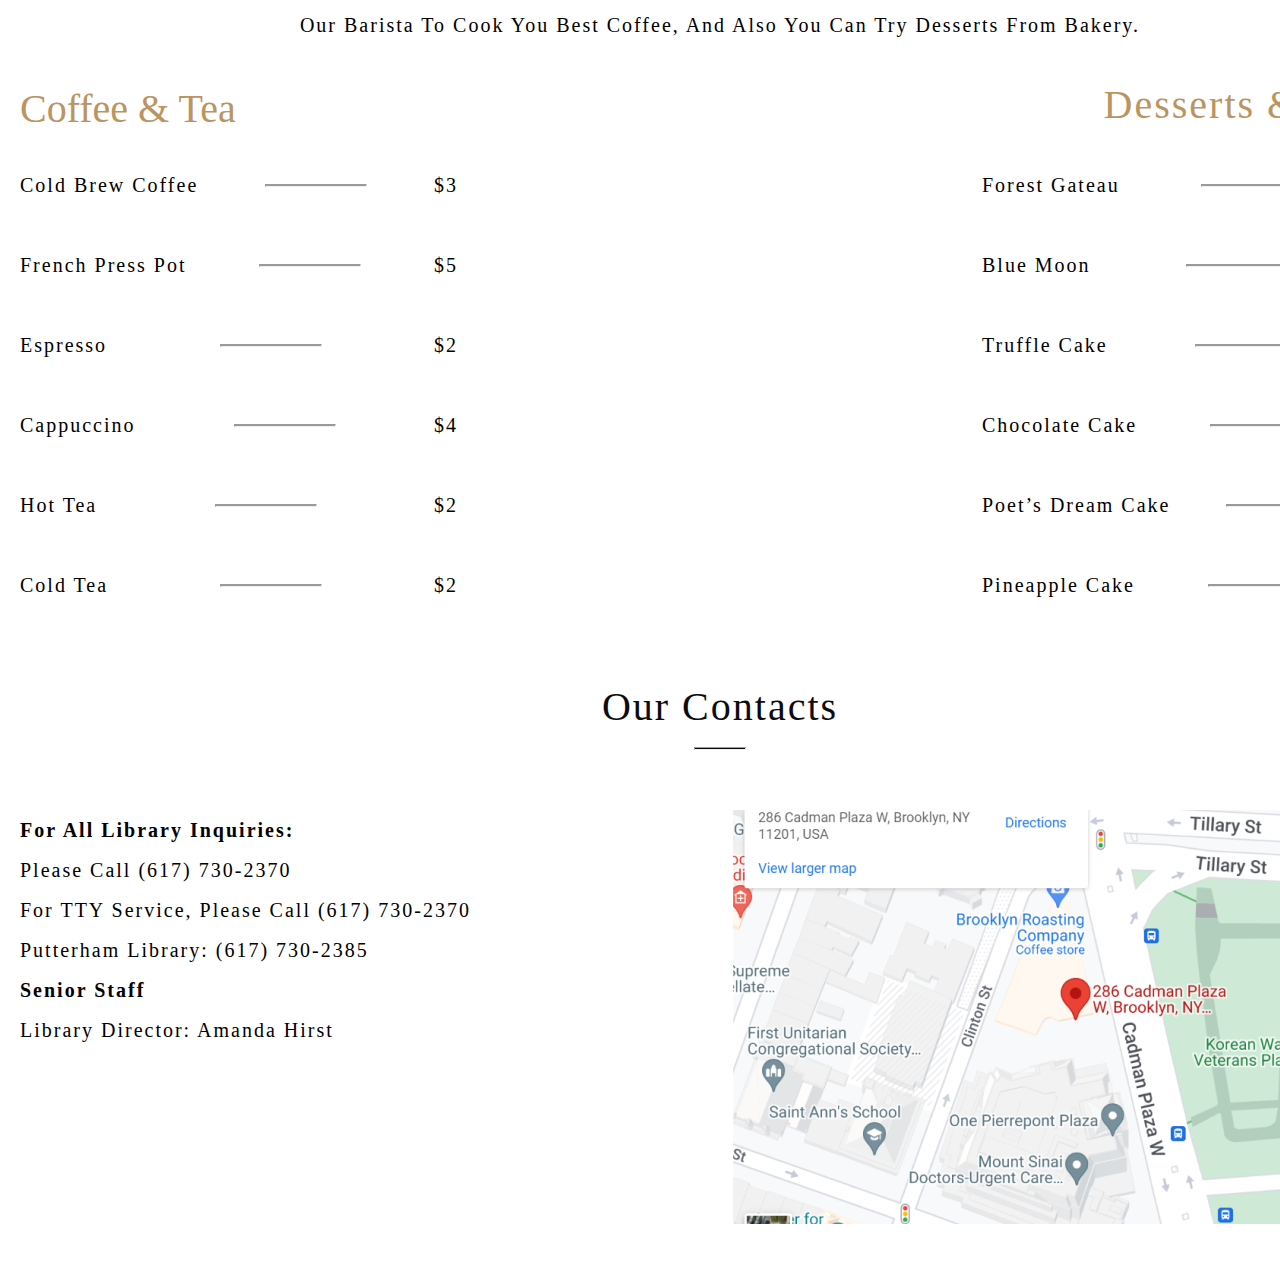
==== commit a661ffb6: "feat: add contacts info block" ====
--- a/library/desktop.html
+++ b/library/desktop.html
@@ -198,6 +198,25 @@
                 </div>
             </div>
         </div>
+        <div class="Contacts">
+            <div class="our">
+                Our Contacts
+                <hr class="line-contact">
+            </div>
+            <div class="contacts-info">
+                <div class="text-info">
+                    <div class="phrase1">For all Library inquiries:</div>
+                    <div class="phrase2">Please call (617) 730-2370</div>
+                    <div class="phrase3">For TTY service, please call (617) 730-2370</div>
+                    <div class="phrase4">Putterham Library: (617) 730-2385</div>
+                    <div class="phrase5">Senior Staff</div>
+                    <div class="phrase6">Library Director: Amanda Hirst</div>
+                </div>
+                <div>
+                    <img src="./Rectangle 4.png" alt="">
+                </div>
+            </div>
+        </div>
     </main>
     <footer id="footer">
         
--- a/library/desktopStyle.css
+++ b/library/desktopStyle.css
@@ -417,4 +417,121 @@
     line-height: 40px; /* 100% */
     letter-spacing: 2px;
     text-transform: capitalize;
+}
+
+.Contacts{
+    display: flex;
+    width: 1440px;
+    padding-top: 20px;
+    padding-bottom: 40px;
+    flex-direction: column;
+    align-items: center;
+    gap: 40px;
+    background: #FFF;
+}
+
+.our{
+    color: #0C0C0E;
+    text-align: center;
+    font-family: Forum;
+    font-size: 40px;
+    font-style: normal;
+    font-weight: 400;
+    line-height: 40px; /* 100% */
+    letter-spacing: 2px;
+    text-transform: capitalize;
+}
+
+.line-contact{
+    width: 50px;
+    height: 1px;
+    flex-shrink: 0;
+    background: #0C0C0E;
+}
+
+.contacts-info{
+    display: flex;
+    justify-content: center;
+    align-items: flex-start;
+    gap: 201px;
+}
+
+.text-info{
+    width: 503px;
+    height: 380px;
+    display: flex;
+    flex-direction: column;
+    align-items: flex-start;
+}
+
+.phrase1{
+    color: #000;
+    text-align: center;
+    font-family: Inter;
+    font-size: 20px;
+    font-style: normal;
+    font-weight: 700;
+    line-height: 40px; /* 200% */
+    letter-spacing: 2px;
+    text-transform: capitalize;
+}
+
+.phrase2{
+    color: #000;
+    text-align: center;
+    font-family: Inter;
+    font-size: 20px;
+    font-style: normal;
+    font-weight: 400;
+    line-height: 40px; /* 200% */
+    letter-spacing: 2px;
+    text-transform: capitalize;
+}
+
+.phrase3{
+    color: #000;
+    text-align: center;
+    font-family: Inter;
+    font-size: 20px;
+    font-style: normal;
+    font-weight: 400;
+    line-height: 40px; /* 200% */
+    letter-spacing: 2px;
+    text-transform: capitalize;
+}
+
+.phrase4{
+    color: #000;
+    text-align: center;
+    font-family: Inter;
+    font-size: 20px;
+    font-style: normal;
+    font-weight: 400;
+    line-height: 40px; /* 200% */
+    letter-spacing: 2px;
+    text-transform: capitalize;
+}
+
+.phrase5{
+    color: #000;
+    text-align: center;
+    font-family: Inter;
+    font-size: 20px;
+    font-style: normal;
+    font-weight: 700;
+    line-height: 40px; /* 200% */
+    letter-spacing: 2px;
+    text-transform: capitalize;
+}
+
+.phrase6{
+    color: #000;
+    text-align: center;
+    font-family: Inter;
+    font-size: 20px;
+    font-style: normal;
+    font-weight: 400;
+    line-height: 40px; /* 200% */
+    letter-spacing: 2px;
+    text-transform: capitalize;
 }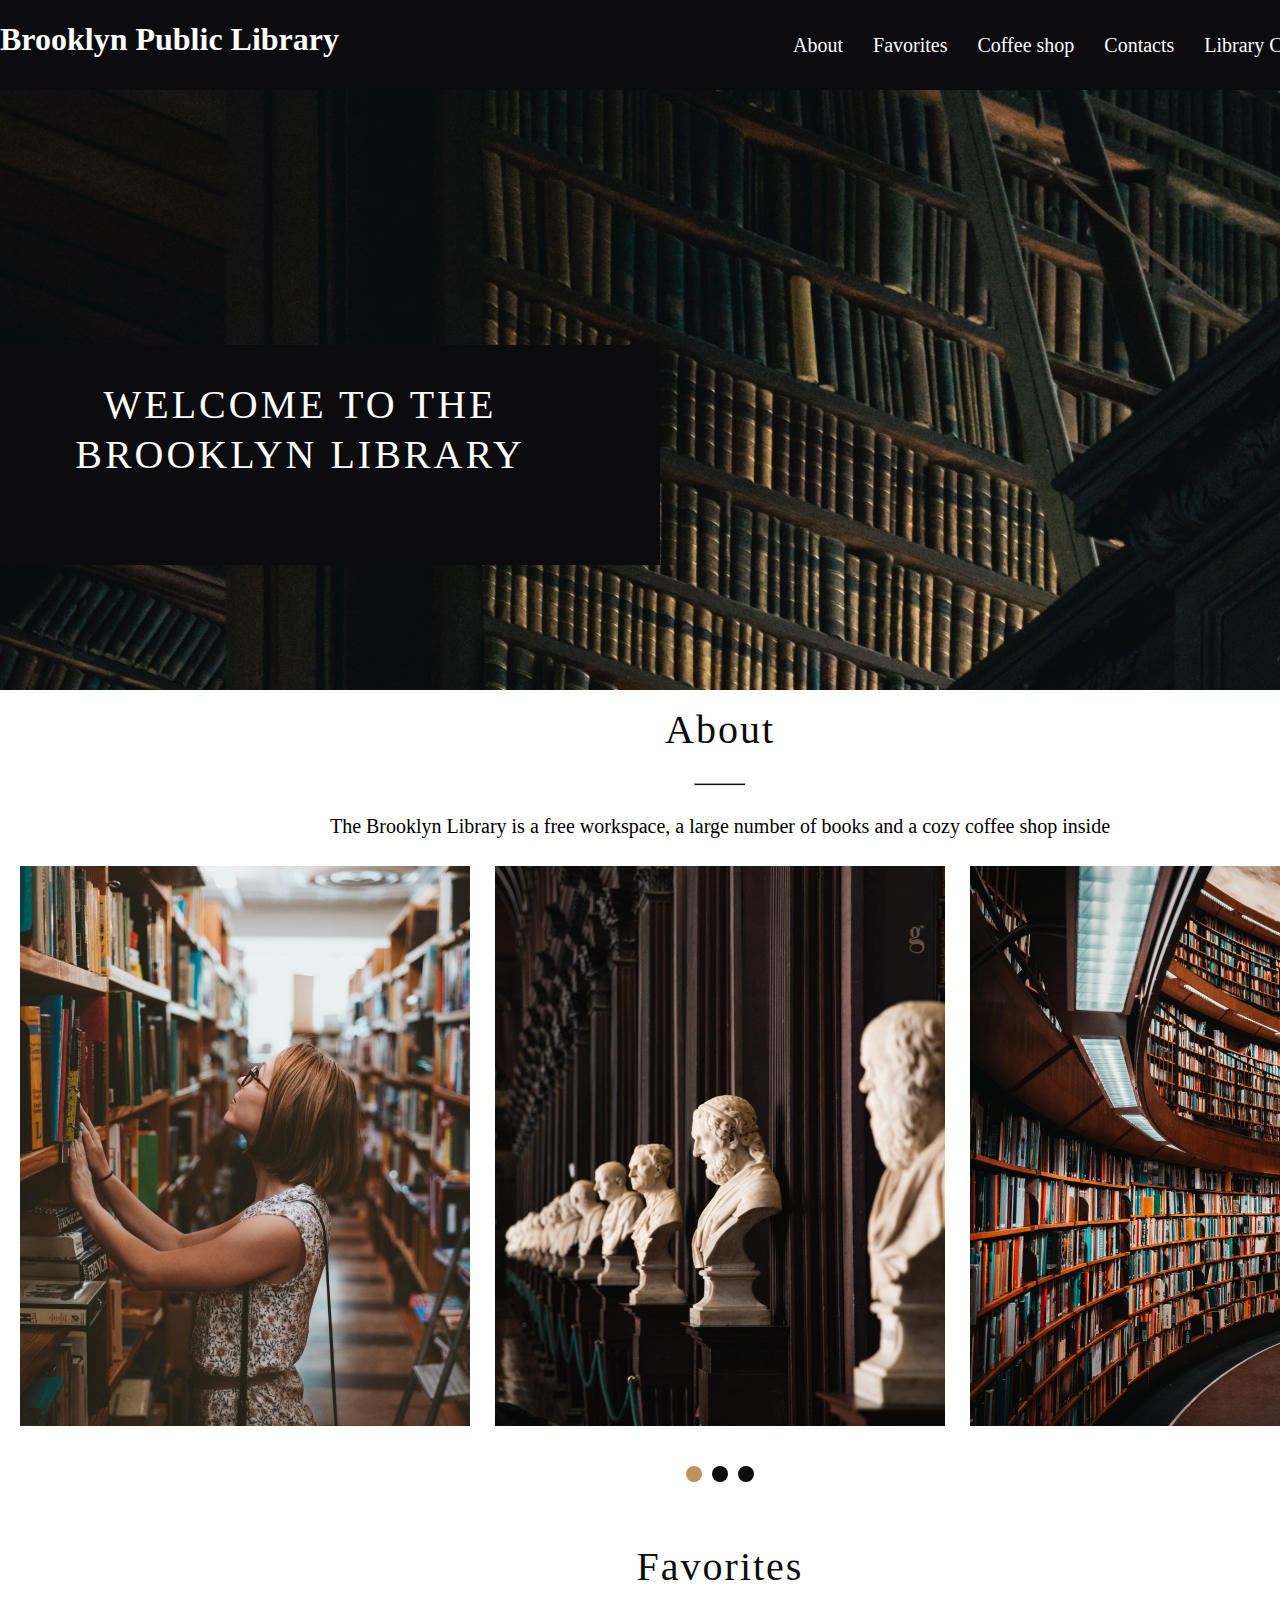
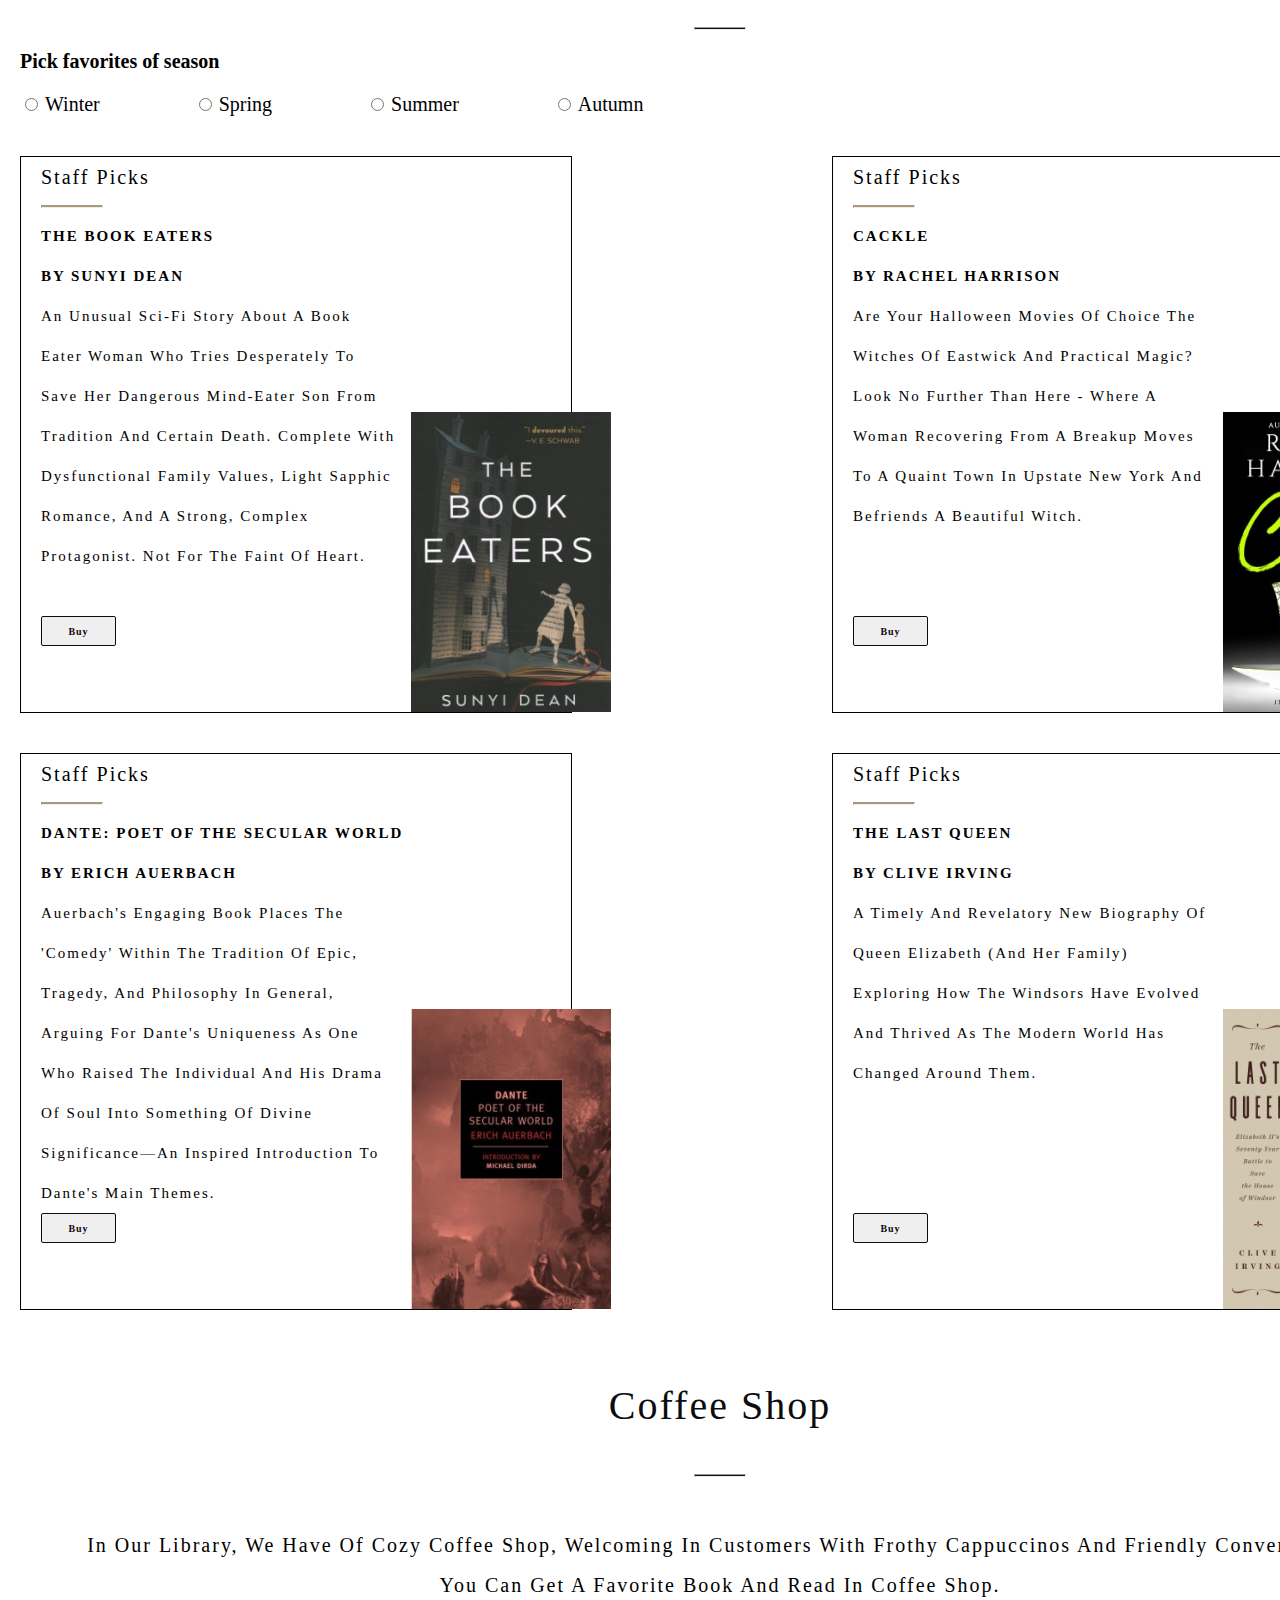
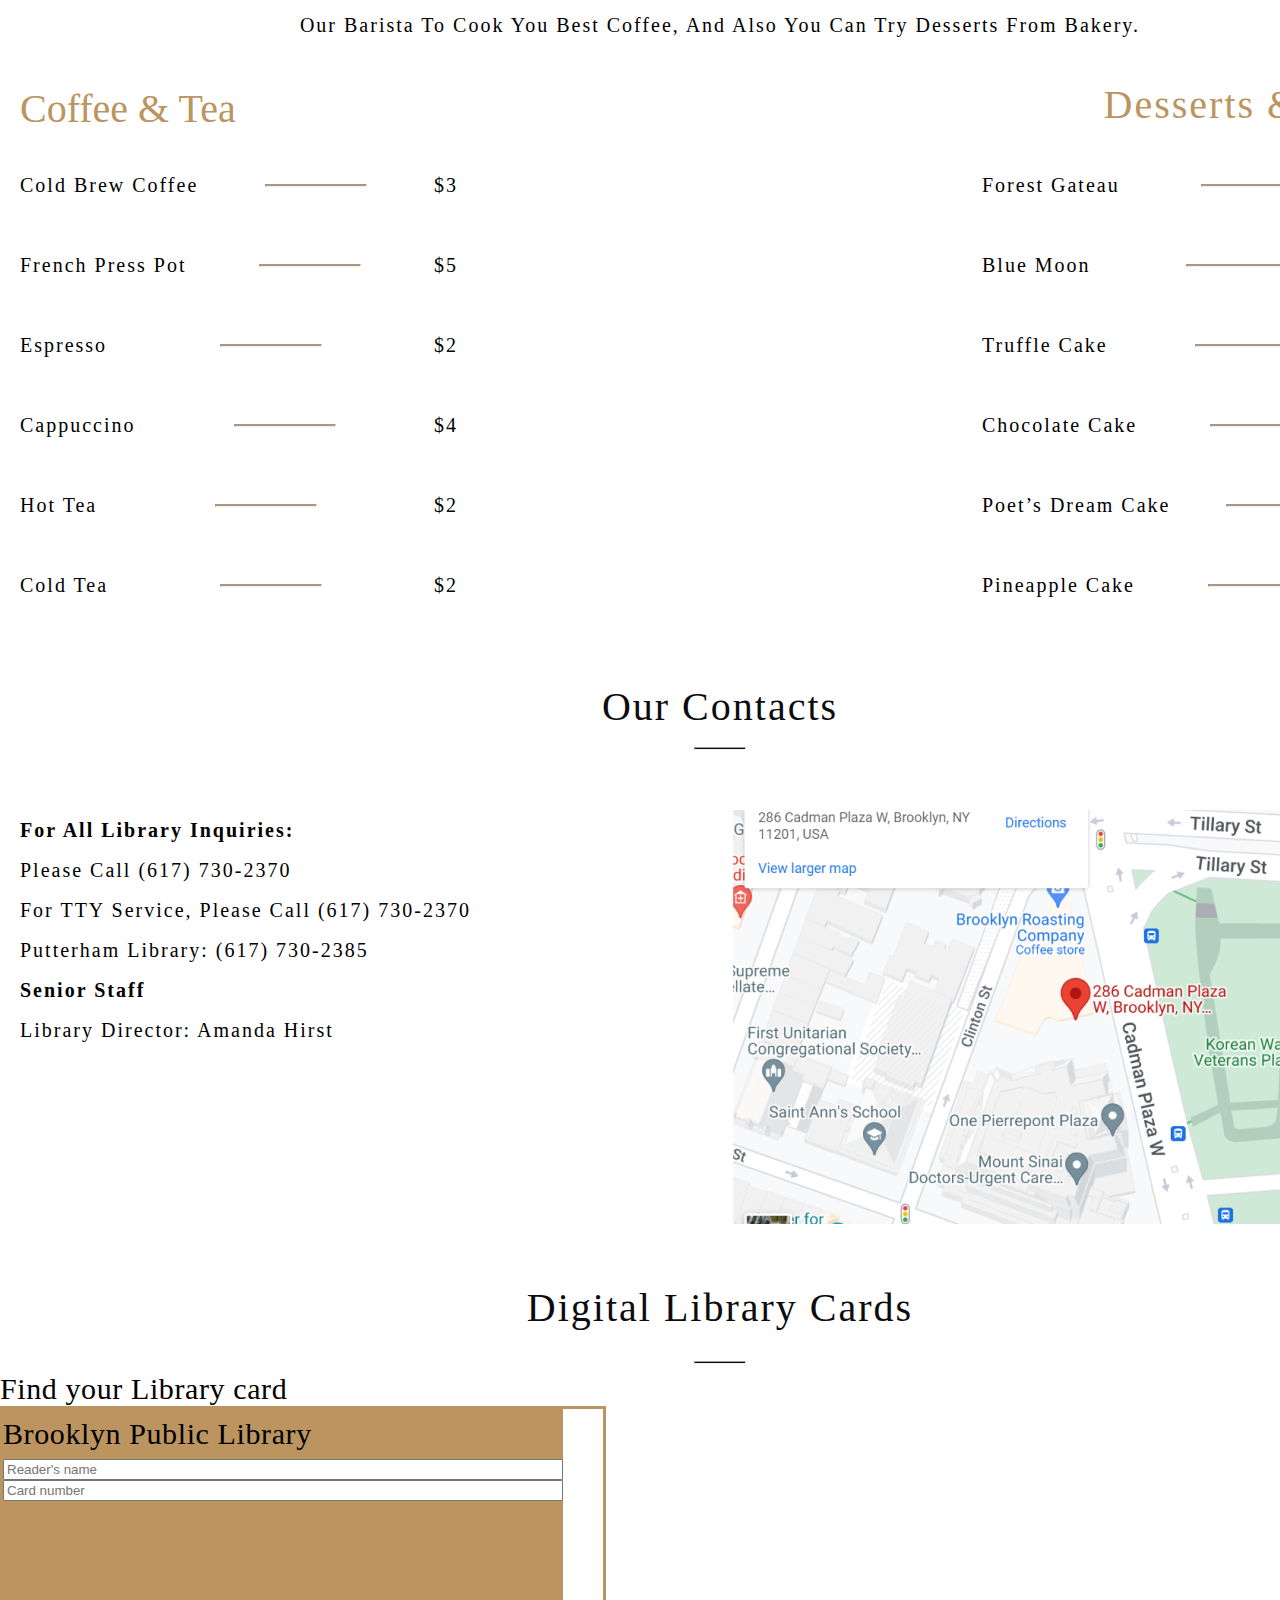
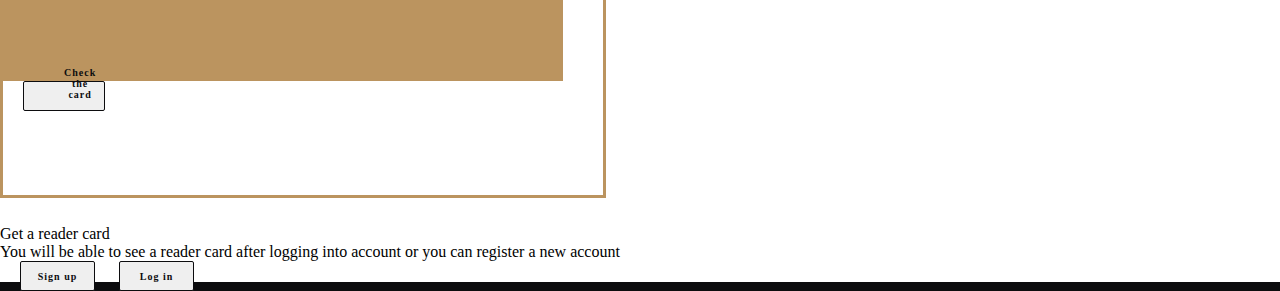
==== commit e407f6f3: "feat: made structure in html for Digital Library Card and add some style" ====
--- a/library/desktop.html
+++ b/library/desktop.html
@@ -217,6 +217,31 @@
                 </div>
             </div>
         </div>
+        <div class="digital-library-cards">
+            <h2>Digital Library Cards</h2>
+            <hr class="line">
+            <div class="find-card-block">
+                <div class="find-card">
+                    <div class="title-find-card">Find your Library card</div>
+                    <div class="card-block">
+                        <div class="inside-card-block">
+                            <div class="title">Brooklyn Public Library</div>
+                            <input type="reader" placeholder="Reader's name ">
+                            <input type="card-number" placeholder="Card number">
+                        </div>
+                        <button class="check-the-card">Check the card</button>
+                    </div>
+                </div>
+                <div class="get-card">
+                    <div class="title-get">Get a reader card</div>
+                    <div class="description-card">You will be able to see a reader card after logging into account or you can register a new account</div>
+                    <div class="row-buttons">
+                        <button class="reqistration-buttons">Sign up</button>
+                        <button class="reqistration-buttons">Log in</button>
+                    </div>
+                </div>
+            </div>
+        </div>
     </main>
     <footer id="footer">
         
--- a/library/desktopStyle.css
+++ b/library/desktopStyle.css
@@ -534,4 +534,94 @@
     line-height: 40px; /* 200% */
     letter-spacing: 2px;
     text-transform: capitalize;
+}
+
+.digital-library-cards{
+    height: 614px;
+    background: #FFF;
+}
+
+.find-card{
+    display: flex;
+    flex-direction: column;
+    width: 600px;
+    height: 453px;
+    flex-shrink: 0;
+}
+
+.title-find-card{
+    color: #000;
+    font-family: Inter;
+    font-size: 30px;
+    font-style: normal;
+    font-weight: 400;
+    line-height: normal;
+    letter-spacing: 0.6px;
+}
+
+.card-block{
+    width: 600px;
+    height: 386px;
+    flex-shrink: 0;
+    border: 3px solid #BB945F;
+    background: #FFF;
+    display: flex;
+    flex-direction: column;
+}
+
+.inside-card-block{
+    width: 560px;
+    height: 272px;
+    flex-shrink: 0;
+    background: #BB945F;
+    display: flex;
+    flex-direction: column;
+}
+
+.title{
+    color: #000;
+    font-family: Forum;
+    font-size: 30px;
+    font-style: normal;
+    font-weight: 400;
+    line-height: 50px; /* 166.667% */
+    letter-spacing: 0.6px;
+}
+
+.reader{
+    width: 520px;
+    height: 66px;
+    flex-shrink: 0;
+    border-radius: 10px;
+    background: #FFF;
+    color: #8E8E8E;
+    font-family: Forum;
+    font-size: 30px;
+    font-style: normal;
+    font-weight: 400;
+    line-height: 50px; /* 166.667% */
+    letter-spacing: 0.6px;
+}
+
+.card-number{
+    width: 520px;
+    height: 66px;
+    flex-shrink: 0;
+    border-radius: 10px;
+    background: #FFF;
+    color: #8E8E8E;
+    font-family: Forum;
+    font-size: 30px;
+    font-style: normal;
+    font-weight: 400;
+    line-height: 50px; /* 166.667% */
+    letter-spacing: 0.6px;
+}
+
+.check-the-card{
+    display: inline-flex;
+    padding: 10px 40px;
+    align-items: flex-end;
+    border-radius: 2px;
+    border: 1px solid #0C0C0E;
 }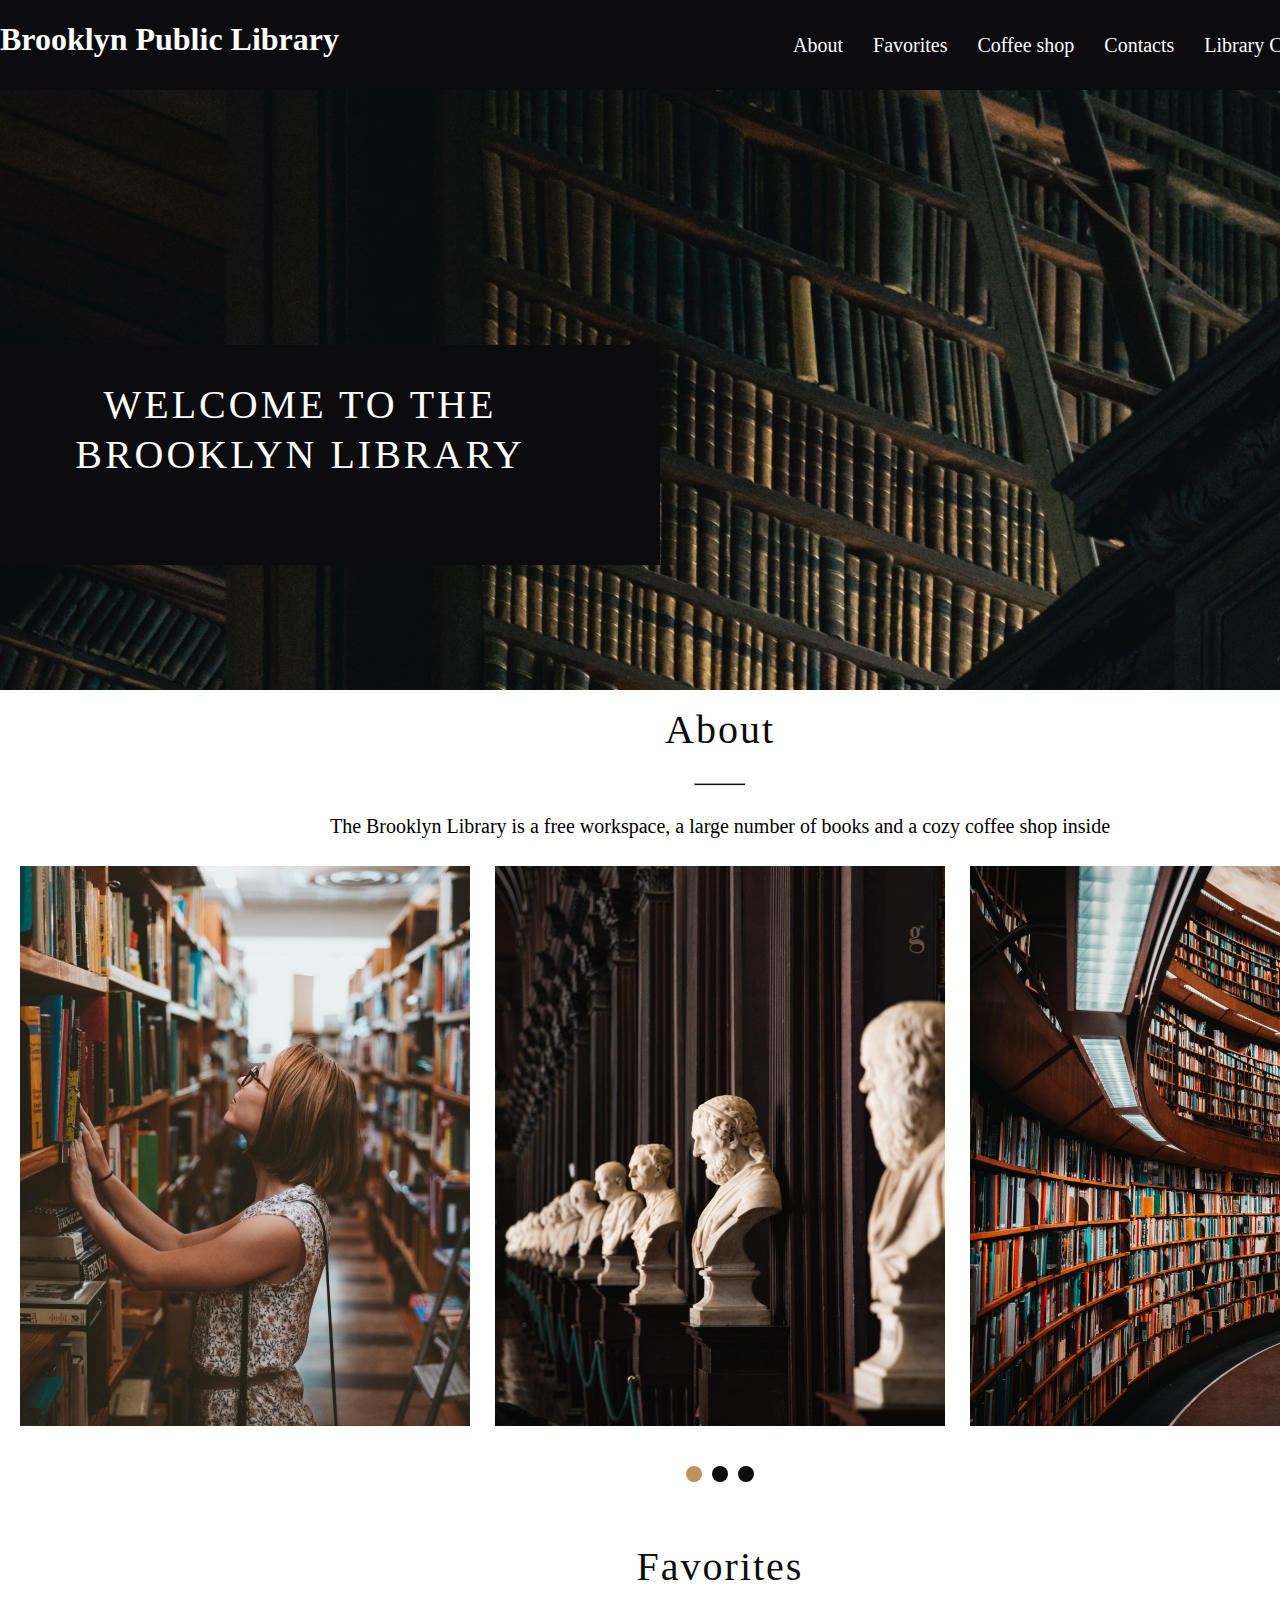
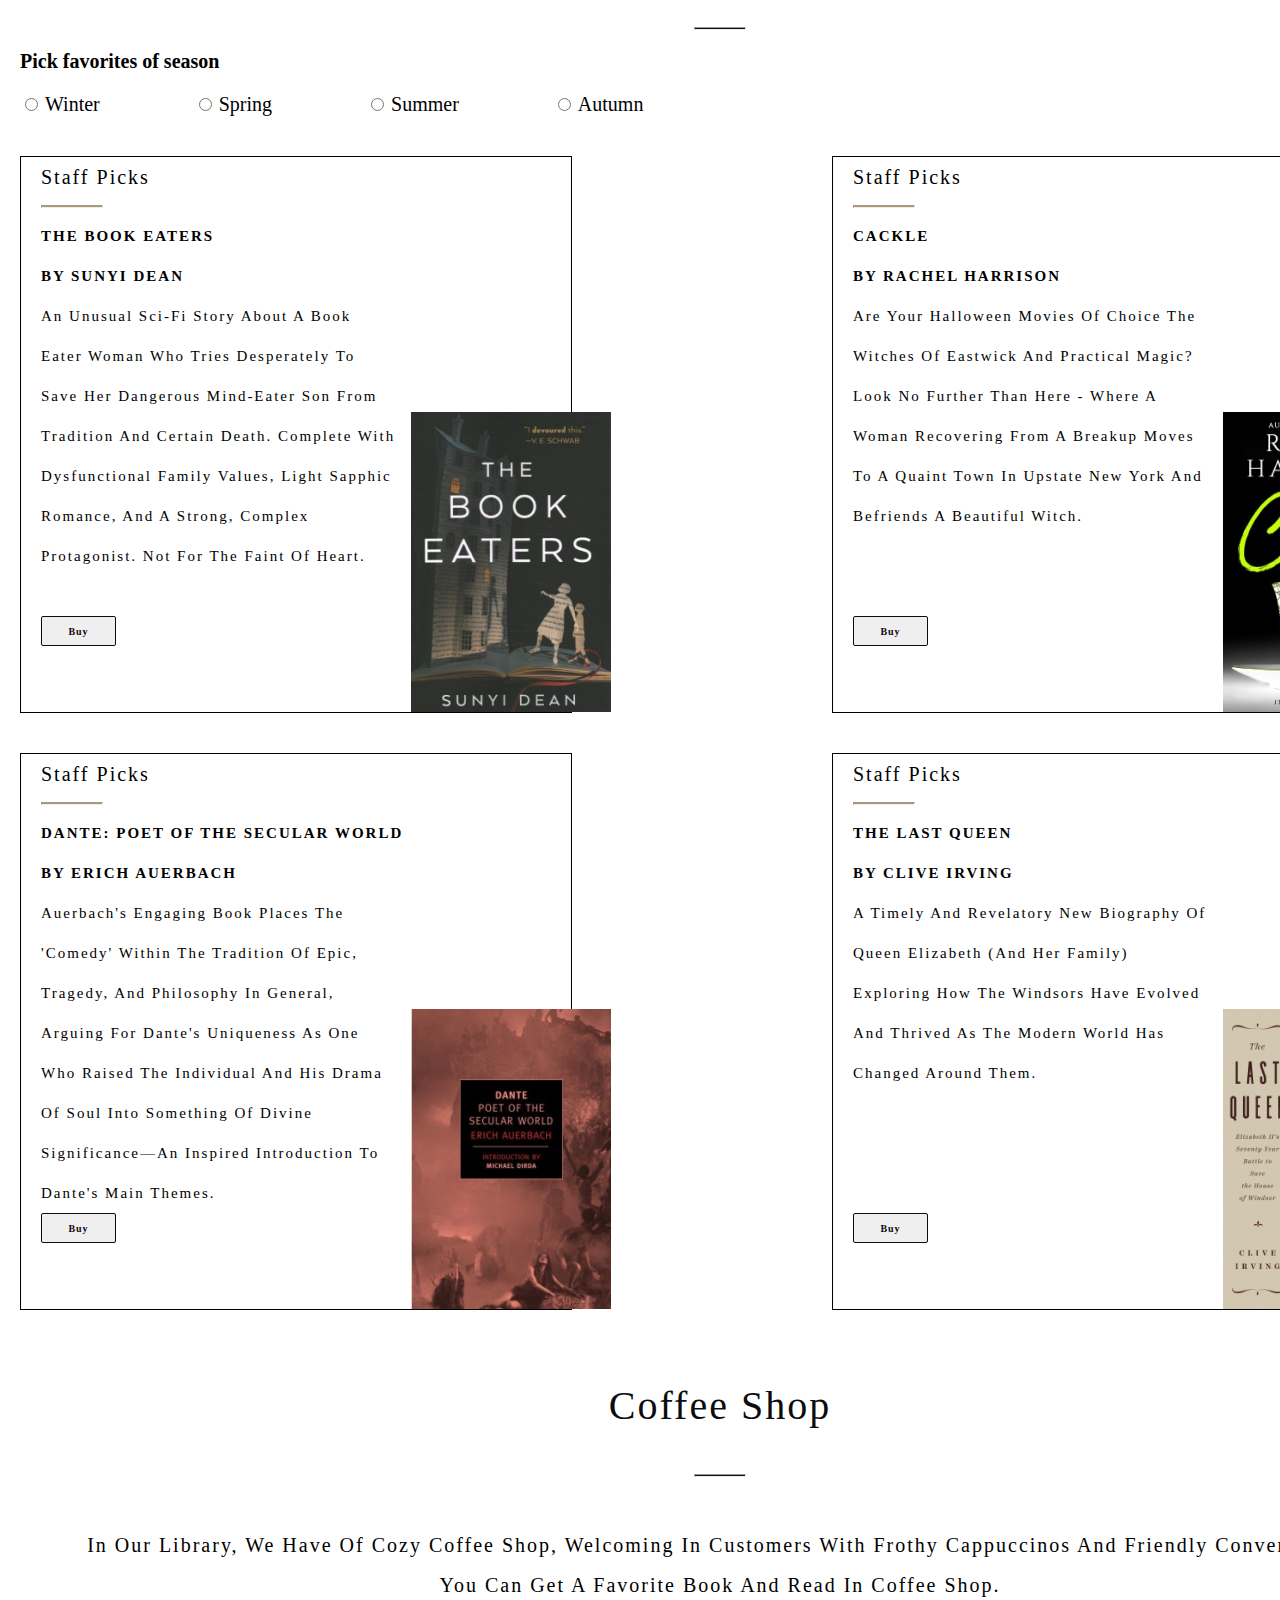
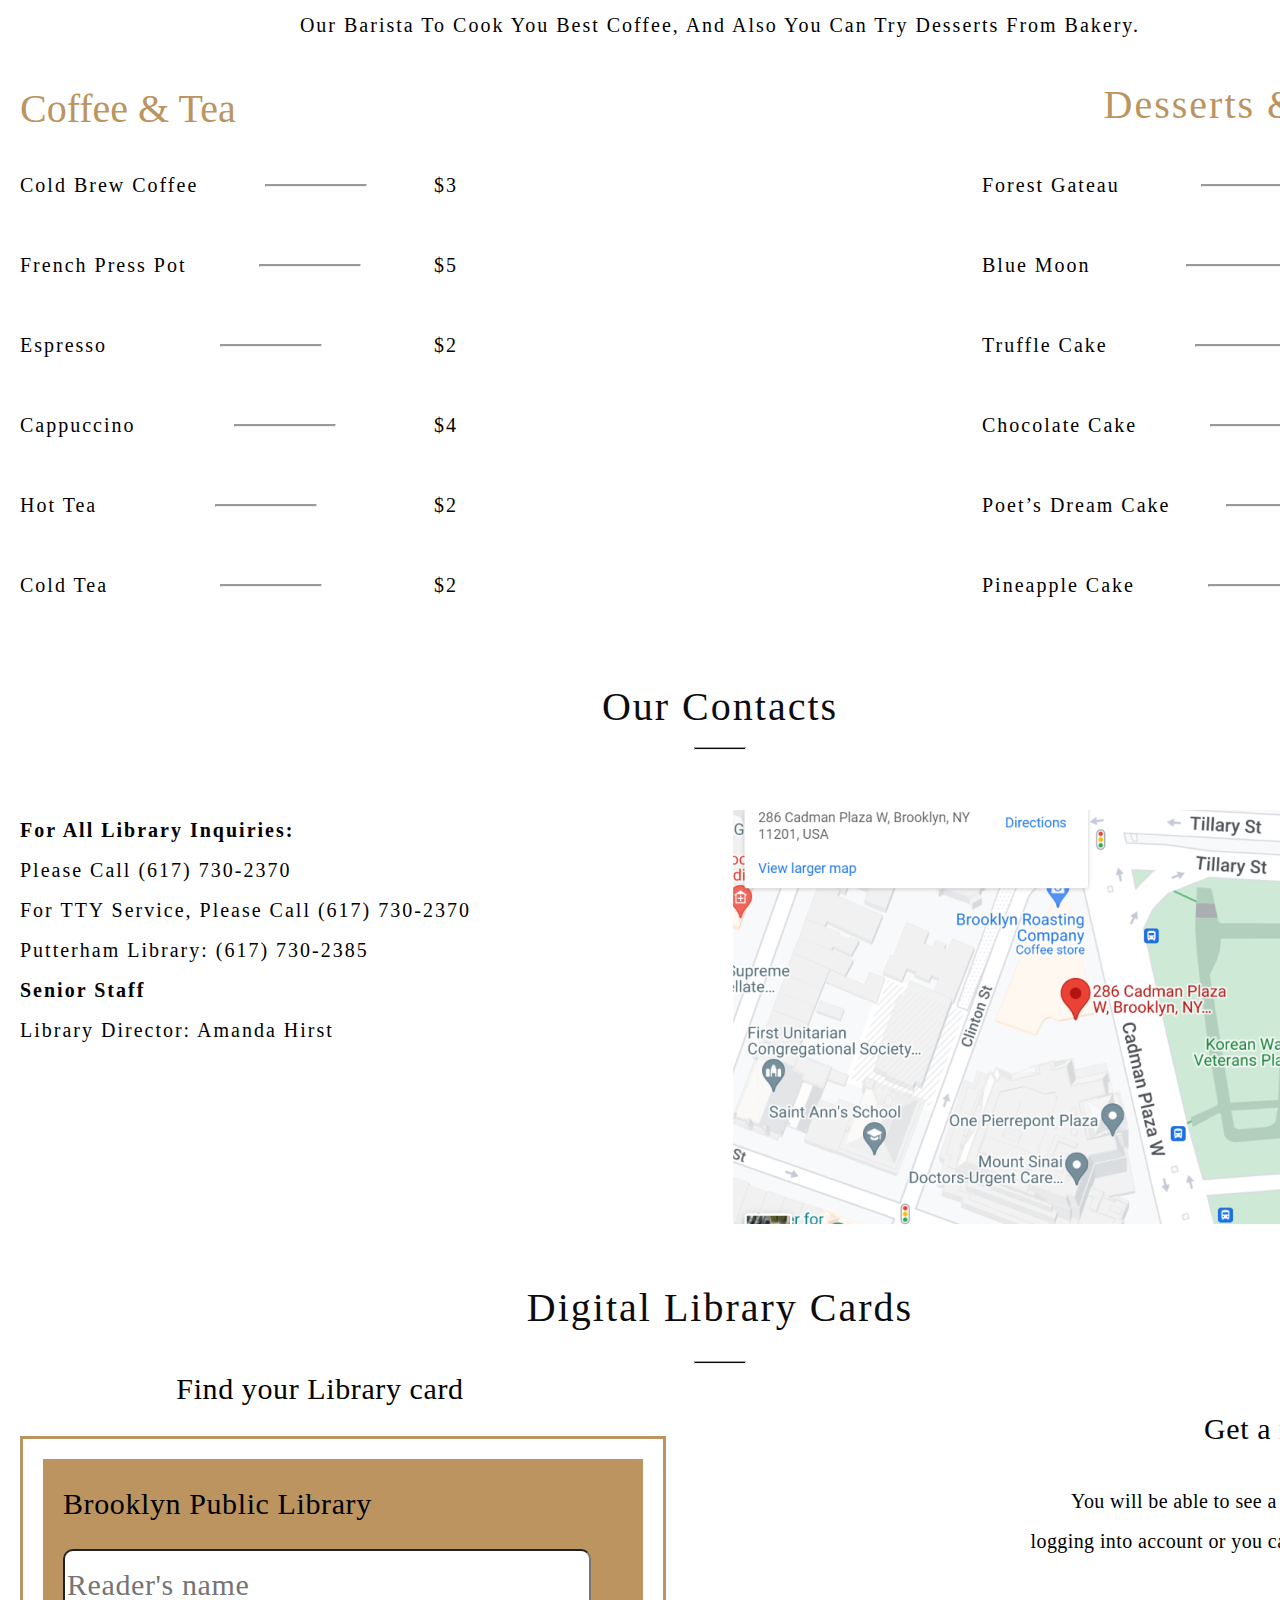
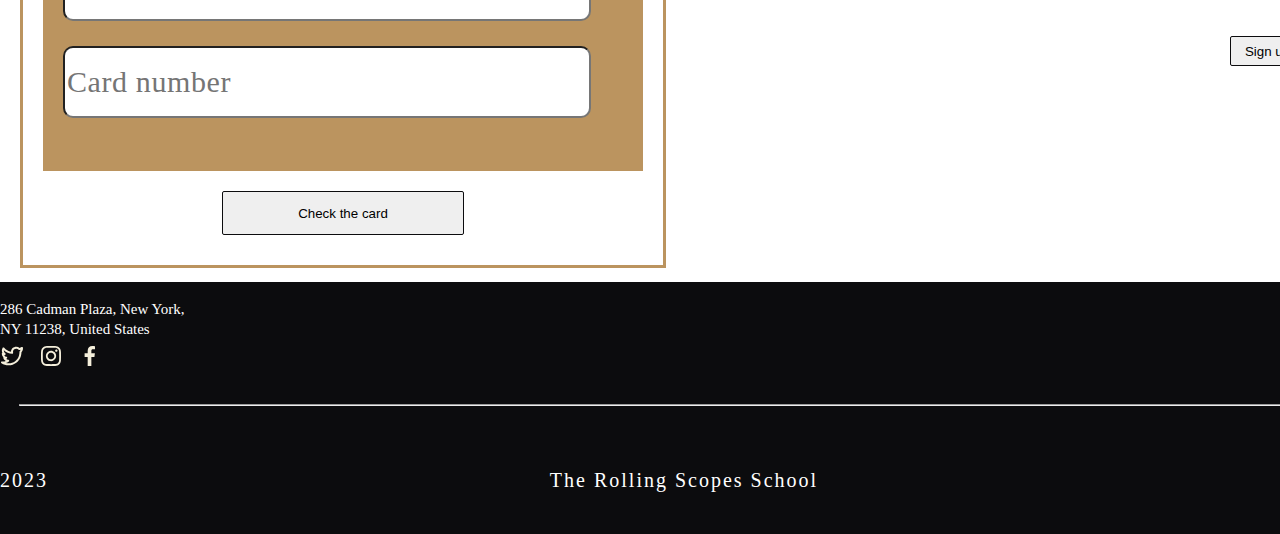
==== commit 39760b1d: "feat: add final block and footer" ====
--- a/library/desktop.html
+++ b/library/desktop.html
@@ -73,7 +73,7 @@
                     <section id="description">
                         An unusual sci-fi story about a book eater woman who tries desperately to save her dangerous mind-eater son from tradition and certain death. Complete with dysfunctional family values, light Sapphic romance, and a strong, complex protagonist. Not for the faint of heart.       
                     </section>
-                    <button>Buy</button>
+                    <button class="buy">Buy</button>
                     <div class="book">
                         <img src="./book.png" alt="" >
                     </div>
@@ -86,7 +86,7 @@
                     <section id="description">
                         Are your Halloween movies of choice The Witches of Eastwick and Practical Magic? Look no further than here - where a woman recovering from a breakup moves to a quaint town in upstate New York and befriends a beautiful witch.
                     </section>
-                    <button>Buy</button>
+                    <button class="buy">Buy</button>
                     <div class="book">
                         <img src="./book (1).png" alt="">
                     </div>
@@ -101,7 +101,7 @@
                     <section id="description">
                         Auerbach's engaging book places the 'Comedy' within the tradition of epic, tragedy, and philosophy in general, arguing for Dante's uniqueness as one who raised the individual and his drama of soul into something of divine significance—an inspired introduction to Dante's main themes.
                     </section>
-                    <button>Buy</button>
+                    <button class="buy">Buy</button>
                     <div class="book">
                         <img src="./book (2).png" alt="">
                     </div>
@@ -114,7 +114,7 @@
                     <section id="description">
                         A timely and revelatory new biography of Queen Elizabeth (and her family) exploring how the Windsors have evolved and thrived as the modern world has changed around them.
                     </section>
-                    <button>Buy</button>
+                    <button class="buy">Buy</button>
                     <div class="book">
                         <img src="./book (3).png" alt="">
                     </div>
@@ -226,15 +226,17 @@
                     <div class="card-block">
                         <div class="inside-card-block">
                             <div class="title">Brooklyn Public Library</div>
-                            <input type="reader" placeholder="Reader's name ">
-                            <input type="card-number" placeholder="Card number">
+                            <input type="text" class="reader" placeholder="Reader's name">
+                            <input type="text" class="card-number" placeholder="Card number">
                         </div>
                         <button class="check-the-card">Check the card</button>
                     </div>
                 </div>
                 <div class="get-card">
                     <div class="title-get">Get a reader card</div>
-                    <div class="description-card">You will be able to see a reader card after logging into account or you can register a new account</div>
+                    <div class="description-card">You will be able to see a reader card after<br>
+                        logging into account or you can register a new<br>
+                         account</div>
                     <div class="row-buttons">
                         <button class="reqistration-buttons">Sign up</button>
                         <button class="reqistration-buttons">Log in</button>
@@ -244,7 +246,31 @@
         </div>
     </main>
     <footer id="footer">
-        
+        <div class="first-footer">
+            <p class="street">286 Cadman Plaza, New York, <br> NY 11238, United States</p>
+            <p class="schedule">Mon - Fri <br> 08:00 am - 07:00 pm</p>
+        </div>
+        <div class="second-footer">
+            <div class="icon-row">
+                <svg xmlns="http://www.w3.org/2000/svg" width="24" height="24" viewBox="0 0 24 24" fill="none">
+                    <path d="M22.9912 3.95021C22.9913 3.77357 22.9447 3.60007 22.8559 3.44735C22.7671 3.29464 22.6395 3.16817 22.486 3.08084C22.3324 2.9935 22.1585 2.94842 21.9819 2.95017C21.8053 2.95193 21.6323 3.00046 21.4805 3.09083C20.8952 3.43921 20.265 3.70601 19.6075 3.88383C18.6685 3.07806 17.4708 2.63713 16.2335 2.64164C14.8761 2.6432 13.5724 3.17223 12.5977 4.11702C11.623 5.06181 11.0537 6.3484 11.0099 7.70512C8.33384 7.27838 5.90849 5.88164 4.19631 3.78126C4.09315 3.65609 3.9614 3.55757 3.81217 3.494C3.66295 3.43043 3.50062 3.40368 3.33889 3.41601C3.17725 3.42932 3.02128 3.4818 2.88448 3.56892C2.74768 3.65603 2.63416 3.77516 2.55373 3.91601C2.14126 4.63582 1.90436 5.44276 1.86228 6.27131C1.8202 7.09986 1.97412 7.92666 2.31154 8.68456L2.30959 8.68651C2.15794 8.77991 2.03278 8.91066 1.94609 9.06625C1.85941 9.22185 1.81409 9.39708 1.81447 9.57519C1.81263 9.72211 1.82145 9.86898 1.84084 10.0146C1.94298 11.2729 2.50062 12.4507 3.4092 13.3271C3.34756 13.4446 3.30994 13.5731 3.29854 13.7052C3.28714 13.8373 3.30218 13.9704 3.34279 14.0967C3.7389 15.3308 4.58129 16.3727 5.7051 17.0185C4.56334 17.46 3.33052 17.614 2.11525 17.4668C1.89032 17.4386 1.66248 17.4876 1.4691 17.6059C1.27572 17.7242 1.12828 17.9047 1.05097 18.1178C0.973654 18.3309 0.97106 18.5639 1.04361 18.7787C1.11616 18.9935 1.25955 19.1772 1.45025 19.2998C3.54034 20.646 5.97393 21.3617 8.46002 21.3613C11.2793 21.393 14.03 20.4921 16.2843 18.7988C18.5385 17.1054 20.17 14.7145 20.9248 11.998C21.2779 10.8146 21.4582 9.58648 21.46 8.35157C21.46 8.28614 21.46 8.21876 21.459 8.15138C21.9811 7.58831 22.3856 6.92668 22.6487 6.20527C22.9118 5.48387 23.0283 4.7172 22.9912 3.95021ZM19.6846 7.16212C19.5194 7.35746 19.4358 7.60891 19.4512 7.86427C19.461 8.02927 19.46 8.19527 19.46 8.35157C19.4579 9.39511 19.305 10.4329 19.0059 11.4326C18.3894 13.744 17.015 15.7817 15.103 17.2192C13.1909 18.6568 10.8517 19.4111 8.46002 19.3613C7.6009 19.3616 6.74474 19.2606 5.90924 19.0606C6.97465 18.7172 7.97083 18.1879 8.85162 17.4971C9.01385 17.3693 9.13257 17.1945 9.19151 16.9967C9.25044 16.7988 9.2467 16.5875 9.18079 16.3918C9.11489 16.1961 8.99005 16.0257 8.8234 15.9038C8.65675 15.7819 8.45647 15.7145 8.25002 15.7109C7.41885 15.698 6.62515 15.363 6.03615 14.7764C6.18557 14.7481 6.33401 14.7129 6.48147 14.6709C6.69748 14.6094 6.88651 14.477 7.01813 14.295C7.14975 14.1131 7.21629 13.8921 7.20704 13.6677C7.1978 13.4433 7.1133 13.2285 6.96715 13.058C6.82101 12.8874 6.62173 12.7711 6.40139 12.7275C5.91893 12.6323 5.46494 12.427 5.0747 12.1277C4.68447 11.8284 4.36852 11.4432 4.15139 11.002C4.33212 11.0266 4.514 11.0419 4.69631 11.0479C4.91289 11.0511 5.1249 10.9854 5.30169 10.8603C5.47847 10.7351 5.61086 10.5569 5.67971 10.3516C5.74569 10.1443 5.74229 9.92123 5.67004 9.7161C5.59778 9.51096 5.46061 9.33499 5.27932 9.21485C4.83947 8.92182 4.47916 8.52427 4.23068 8.0578C3.98219 7.59134 3.85328 7.07052 3.85549 6.54201C3.85549 6.47561 3.85744 6.4092 3.86135 6.34377C6.10261 8.43402 9.00967 9.66621 12.0703 9.82326C12.2248 9.82934 12.3787 9.80024 12.5203 9.73816C12.6619 9.67607 12.7875 9.58262 12.8877 9.46486C12.9869 9.34596 13.0571 9.20566 13.0929 9.05501C13.1286 8.90437 13.1289 8.74748 13.0937 8.5967C13.0366 8.35806 13.0074 8.11357 13.0068 7.86818C13.0077 7.01271 13.348 6.19254 13.9529 5.58764C14.5578 4.98274 15.378 4.64251 16.2334 4.64161C16.6736 4.64043 17.1092 4.7305 17.5127 4.90615C17.9163 5.0818 18.2791 5.3392 18.5781 5.66212C18.6935 5.7862 18.8386 5.87871 18.9998 5.93085C19.161 5.98299 19.3329 5.99303 19.499 5.96001C19.9098 5.88006 20.3147 5.7724 20.7109 5.63775C20.4407 6.19072 20.0953 6.70369 19.6846 7.16212Z" fill="#F5EFDB"/>
+                </svg>
+                <svg xmlns="http://www.w3.org/2000/svg" width="24" height="24" viewBox="0 0 24 24" fill="none">
+                    <path d="M17.34 5.46C17.1027 5.46 16.8707 5.53038 16.6733 5.66224C16.476 5.79409 16.3222 5.98151 16.2313 6.20078C16.1405 6.42005 16.1168 6.66133 16.1631 6.89411C16.2094 7.12689 16.3236 7.34071 16.4915 7.50853C16.6593 7.67635 16.8731 7.79064 17.1059 7.83694C17.3387 7.88324 17.5799 7.85948 17.7992 7.76866C18.0185 7.67783 18.2059 7.52402 18.3378 7.32668C18.4696 7.12935 18.54 6.89734 18.54 6.66C18.54 6.34174 18.4136 6.03652 18.1885 5.81147C17.9635 5.58643 17.6583 5.46 17.34 5.46ZM21.94 7.88C21.9206 7.0503 21.7652 6.2294 21.48 5.45C21.2257 4.78313 20.83 4.17928 20.32 3.68C19.8248 3.16743 19.2196 2.77418 18.55 2.53C17.7727 2.23616 16.9508 2.07721 16.12 2.06C15.06 2 14.72 2 12 2C9.28 2 8.94 2 7.88 2.06C7.04915 2.07721 6.22734 2.23616 5.45 2.53C4.78168 2.77665 4.17693 3.16956 3.68 3.68C3.16743 4.17518 2.77418 4.78044 2.53 5.45C2.23616 6.22734 2.07721 7.04915 2.06 7.88C2 8.94 2 9.28 2 12C2 14.72 2 15.06 2.06 16.12C2.07721 16.9508 2.23616 17.7727 2.53 18.55C2.77418 19.2196 3.16743 19.8248 3.68 20.32C4.17693 20.8304 4.78168 21.2234 5.45 21.47C6.22734 21.7638 7.04915 21.9228 7.88 21.94C8.94 22 9.28 22 12 22C14.72 22 15.06 22 16.12 21.94C16.9508 21.9228 17.7727 21.7638 18.55 21.47C19.2196 21.2258 19.8248 20.8326 20.32 20.32C20.8322 19.8226 21.2283 19.2182 21.48 18.55C21.7652 17.7706 21.9206 16.9497 21.94 16.12C21.94 15.06 22 14.72 22 12C22 9.28 22 8.94 21.94 7.88ZM20.14 16C20.1327 16.6348 20.0178 17.2637 19.8 17.86C19.6403 18.2952 19.3839 18.6884 19.05 19.01C18.7256 19.3405 18.3332 19.5964 17.9 19.76C17.3037 19.9778 16.6748 20.0927 16.04 20.1C15.04 20.15 14.67 20.16 12.04 20.16C9.41 20.16 9.04 20.16 8.04 20.1C7.38089 20.1123 6.72459 20.0109 6.1 19.8C5.68578 19.6281 5.31136 19.3728 5 19.05C4.66809 18.7287 4.41484 18.3352 4.26 17.9C4.01586 17.2952 3.88044 16.6519 3.86 16C3.86 15 3.8 14.63 3.8 12C3.8 9.37 3.8 9 3.86 8C3.86448 7.35106 3.98295 6.70795 4.21 6.1C4.38605 5.67791 4.65627 5.30166 5 5C5.30381 4.65617 5.67929 4.3831 6.1 4.2C6.70955 3.98004 7.352 3.86508 8 3.86C9 3.86 9.37 3.8 12 3.8C14.63 3.8 15 3.8 16 3.86C16.6348 3.86728 17.2637 3.98225 17.86 4.2C18.3144 4.36865 18.7223 4.64285 19.05 5C19.3777 5.30718 19.6338 5.68273 19.8 6.1C20.0223 6.70893 20.1373 7.35178 20.14 8C20.19 9 20.2 9.37 20.2 12C20.2 14.63 20.19 15 20.14 16ZM12 6.87C10.9858 6.87198 9.99496 7.17453 9.15265 7.73942C8.31035 8.30431 7.65438 9.1062 7.26763 10.0438C6.88089 10.9813 6.78072 12.0125 6.97979 13.0069C7.17886 14.0014 7.66824 14.9145 8.38608 15.631C9.10392 16.3474 10.018 16.835 11.0129 17.0321C12.0077 17.2293 13.0387 17.1271 13.9755 16.7385C14.9123 16.35 15.7129 15.6924 16.2761 14.849C16.8394 14.0056 17.14 13.0142 17.14 12C17.1413 11.3251 17.0092 10.6566 16.7512 10.033C16.4933 9.40931 16.1146 8.84281 15.6369 8.36605C15.1592 7.88929 14.5919 7.51168 13.9678 7.25493C13.3436 6.99818 12.6749 6.86736 12 6.87ZM12 15.33C11.3414 15.33 10.6976 15.1347 10.15 14.7688C9.60234 14.4029 9.17552 13.8828 8.92348 13.2743C8.67144 12.6659 8.6055 11.9963 8.73398 11.3503C8.86247 10.7044 9.17963 10.111 9.64533 9.64533C10.111 9.17963 10.7044 8.86247 11.3503 8.73398C11.9963 8.6055 12.6659 8.67144 13.2743 8.92348C13.8828 9.17552 14.4029 9.60234 14.7688 10.15C15.1347 10.6976 15.33 11.3414 15.33 12C15.33 12.4373 15.2439 12.8703 15.0765 13.2743C14.9092 13.6784 14.6639 14.0454 14.3547 14.3547C14.0454 14.6639 13.6784 14.9092 13.2743 15.0765C12.8703 15.2439 12.4373 15.33 12 15.33Z" fill="#F5EFDB"/>
+                </svg>
+                <svg xmlns="http://www.w3.org/2000/svg" width="24" height="24" viewBox="0 0 24 24" fill="none">
+                    <path d="M15.12 5.32003H17V2.14003C16.0897 2.04538 15.1751 1.99865 14.26 2.00003C11.54 2.00003 9.67999 3.66003 9.67999 6.70003V9.32003H6.60999V12.88H9.67999V22H13.36V12.88H16.42L16.88 9.32003H13.36V7.05003C13.36 6.00003 13.64 5.32003 15.12 5.32003Z" fill="#F5EFDB"/>
+                </svg>
+            </div>
+            <p class="schedule-weekend">Sat - Sun <br>
+                10:00 am - 06:00 pm</p>
+        </div>
+        <hr class="line-footer">
+        <div class="third-footer">
+            <p class="date">2023</p>
+            <p class="name-cource">The Rolling Scopes School</p>
+            <p class="username">hutman2083</p>
+        </div>
     </footer>
 </body>
 </html>--- a/library/desktopStyle.css
+++ b/library/desktopStyle.css
@@ -231,7 +231,9 @@
     text-transform: capitalize;
     margin-left: 20px;
 }
-button{
+
+.buy{
+    cursor: pointer;
     width: 75px;
     height: 30px;
     flex-shrink: 0;
@@ -540,13 +542,20 @@
     height: 614px;
     background: #FFF;
 }
+.find-card-block{
+    display: flex;
+
+}
 
 .find-card{
     display: flex;
     flex-direction: column;
     width: 600px;
-    height: 453px;
-    flex-shrink: 0;
+    height: 386px;
+    flex-shrink: 0;
+    text-align: center;
+    padding-left: 20px;
+    margin-right: 344px;
 }
 
 .title-find-card{
@@ -557,6 +566,7 @@
     font-weight: 400;
     line-height: normal;
     letter-spacing: 0.6px;
+    margin-bottom: 30px;
 }
 
 .card-block{
@@ -567,6 +577,7 @@
     background: #FFF;
     display: flex;
     flex-direction: column;
+    padding: 20px;
 }
 
 .inside-card-block{
@@ -576,6 +587,8 @@
     background: #BB945F;
     display: flex;
     flex-direction: column;
+    margin-bottom: 20px;
+    padding:20px;
 }
 
 .title{
@@ -586,6 +599,7 @@
     font-weight: 400;
     line-height: 50px; /* 166.667% */
     letter-spacing: 0.6px;
+    text-align: left;
 }
 
 .reader{
@@ -619,9 +633,186 @@
 }
 
 .check-the-card{
-    display: inline-flex;
     padding: 10px 40px;
     align-items: flex-end;
     border-radius: 2px;
     border: 1px solid #0C0C0E;
+    width: 242px;
+    height: 44px;
+    margin-left: 179px;
+}
+
+.reader{
+    width: 520px;
+    height: 66px;
+    flex-shrink: 0;
+    border-radius: 10px;
+    background: #FFF;
+    margin-bottom: 25px;
+    margin-top: 20px;
+}
+
+.get-card{
+    display: flex;
+    flex-direction: column;
+    width: 456px;
+    height: 253px;
+    flex-shrink: 0;
+    margin-top: 40px;
+}
+
+.title-get{
+    color: #000;
+    text-align: right;
+    font-family: Forum;
+    font-size: 30px;
+    font-style: normal;
+    font-weight: 400;
+    line-height: normal;
+    letter-spacing: 0.6px;
+}
+
+.description-card{
+    color: #000;
+    text-align: right;
+    font-family: Inter;
+    font-size: 20px;
+    font-style: normal;
+    font-weight: 400;
+    line-height: 40px; /* 200% */
+    letter-spacing: 0.4px;
+    text-align: right;
+    margin-top: 35px;
+}
+
+.row-buttons{
+    display: flex;
+    flex-direction: row;
+    margin-top: 35px;
+    justify-content: end;
+    
+}
+
+.reqistration-buttons{
+    display: flex;
+    width: 75px;
+    height: 30px;
+    padding: 10px 0px;
+    justify-content: center;
+    align-items: center;
+    flex-shrink: 0;
+    border-radius: 2px;
+    border: 1px solid #0C0C0E;
+    margin-right: 20px;
+}
+
+#footer{
+    width: 1440px;
+    height: 250px;
+    background: #0C0C0E;
+    margin-top: -8px;
+}
+
+.first-footer{
+    display: flex;
+    flex-direction: row;
+    color: #FFF;
+    justify-content: space-between;
+    height: 40px;
+    margin-top: 10px;
+    margin-bottom: 10px;
+}
+
+.street{
+    color: #FFF;
+    font-family: Inter;
+    font-size: 15px;
+    font-style: normal;
+    font-weight: 400;
+    line-height: 20px; /* 133.333% */
+    height: 40px;
+}
+
+.schedule{
+    color: #FFF;
+    text-align: right;
+    font-family: Inter;
+    font-size: 15px;
+    font-style: normal;
+    font-weight: 400;
+    line-height: 20px; /* 133.333% */
+    height: 40px;
+    margin-top: 10px;
+}
+
+.second-footer{
+    display: flex;
+    flex-direction: row;
+    color: #FFF;
+    justify-content: space-between;
+    height: 40px;
+    margin-bottom: 30px;
+}
+
+.icon-row{
+    display: flex;
+    flex-direction: row;
+    margin-top: 10px;
+    gap:15px;
+}
+
+.schedule-weekend{
+    color: #FFF;
+    text-align: right;
+    font-family: Inter;
+    font-size: 15px;
+    font-style: normal;
+    font-weight: 400;
+    line-height: 20px; /* 133.333% */
+    height: 40px;
+    margin-top: 0px;
+}
+
+.line-footer{
+    width: 1400px;
+}
+
+.third-footer{
+    display: flex;
+    flex-direction: row;
+    justify-content: space-between;
+    margin-top: 44px;
+}
+
+.date{
+    color: #FFF;
+    text-align: center;
+    font-family: Inter;
+    font-size: 20px;
+    font-style: normal;
+    font-weight: 400;
+    line-height: 20px; /* 100% */
+    letter-spacing: 2px;
+}
+
+.name-cource{
+    color: #FFF;
+    text-align: center;
+    font-family: Inter;
+    font-size: 20px;
+    font-style: normal;
+    font-weight: 400;
+    line-height: 20px; /* 100% */
+    letter-spacing: 2px;
+}
+
+.username{
+    color: #FFF;
+    text-align: center;
+    font-family: Inter;
+    font-size: 20px;
+    font-style: normal;
+    font-weight: 400;
+    line-height: 40px; /* 200% */
+    letter-spacing: 2px;
 }